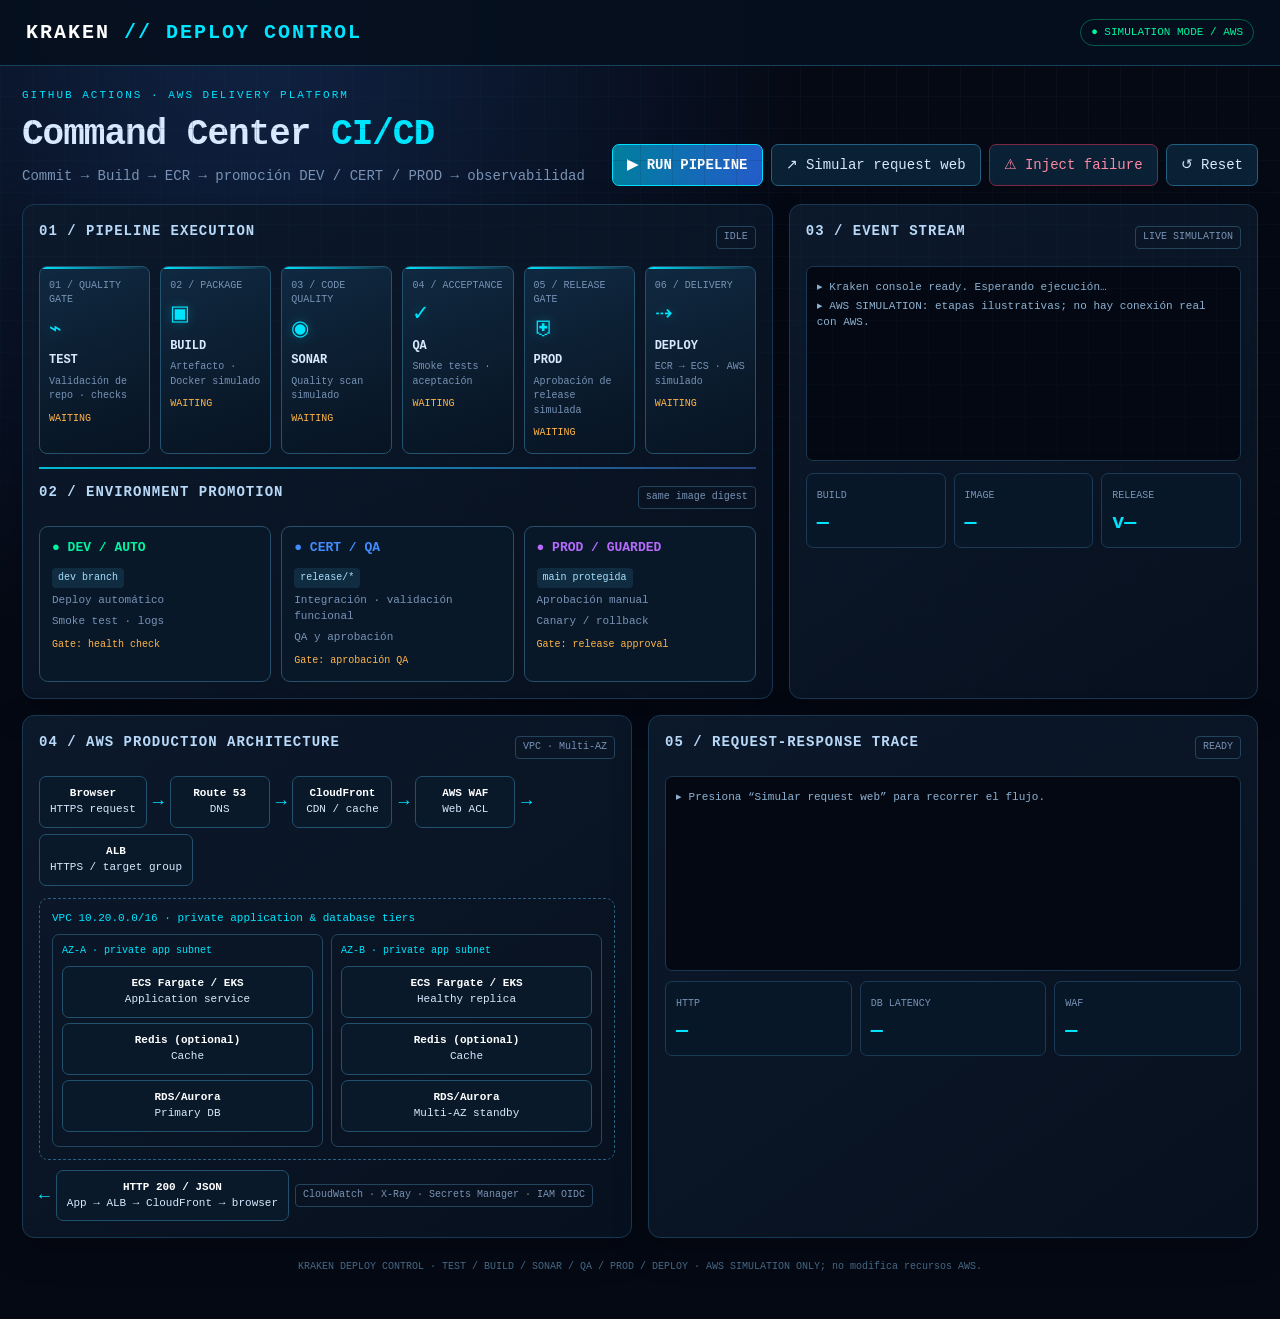
==== index.html @ 0edc5978 "Rename kraken-ci-cd-simulated.html to index.html" ====
<!DOCTYPE html>
<html lang="es">
<head>
<meta charset="UTF-8">
<meta name="viewport" content="width=device-width, initial-scale=1">
<title>KRAKEN // Deploy Control</title>
<style>
:root{--bg:#050914;--panel:#0b1425;--panel2:#0d1b30;--line:#173954;--cyan:#00e5ff;--blue:#438cff;--green:#00f5a0;--purple:#b66bff;--orange:#ffb547;--red:#ff426d;--text:#d9e9ff;--muted:#7893b5}
*{box-sizing:border-box}body{margin:0;background:radial-gradient(ellipse at 20% 0%,#102344 0%,transparent 38%),var(--bg);color:var(--text);font:14px/1.45 ui-monospace,SFMono-Regular,Consolas,monospace}
body:before{content:"";position:fixed;inset:0;pointer-events:none;background-image:linear-gradient(#12304a33 1px,transparent 1px),linear-gradient(90deg,#12304a33 1px,transparent 1px);background-size:32px 32px;mask-image:linear-gradient(to bottom,#000,transparent 85%)}
header{display:flex;align-items:center;justify-content:space-between;padding:18px 26px;border-bottom:1px solid #16425b;background:#06101eea;position:sticky;top:0;z-index:5}
.brand{font-weight:900;letter-spacing:2px;font-size:20px;color:#fff}.brand b{color:var(--cyan)}.status{color:var(--green);border:1px solid #00f5a055;padding:5px 10px;border-radius:20px;font-size:11px}
main{max-width:1450px;margin:auto;padding:22px}.hero{display:flex;justify-content:space-between;gap:20px;align-items:flex-end;margin-bottom:18px}.eyebrow{color:var(--cyan);font-size:11px;letter-spacing:2px}.hero h1{margin:5px 0;font-size:clamp(23px,3vw,36px);letter-spacing:-1px}.hero p{color:var(--muted);margin:0}.controls{display:flex;gap:8px;flex-wrap:wrap}
button{font:inherit;cursor:pointer;border:1px solid #236080;background:#0a2035;color:var(--text);padding:10px 14px;border-radius:7px;transition:.2s}button:hover{border-color:var(--cyan);box-shadow:0 0 16px #00e5ff22}button.primary{background:linear-gradient(100deg,#007f9d,#245bca);border-color:#00dfff;color:white;font-weight:bold}button.danger{border-color:#7d2945;color:#ff8aa5}
.grid{display:grid;grid-template-columns:1.6fr 1fr;gap:16px}.card{border:1px solid var(--line);background:linear-gradient(145deg,#0c192b,#07101e);border-radius:12px;padding:16px;box-shadow:0 12px 35px #0004}.card h2{margin:0 0 12px;font-size:14px;letter-spacing:1px;color:#b9d9f8}.sectionhead{display:flex;justify-content:space-between;align-items:center;margin-bottom:12px}.tag{font-size:10px;color:var(--muted);border:1px solid #24445d;padding:3px 7px;border-radius:4px}
.pipeline{display:grid;grid-template-columns:repeat(6,minmax(100px,1fr));gap:10px;position:relative}.stage{position:relative;border:1px solid #244660;background:#0b1b2e;border-radius:8px;padding:12px 9px;min-height:120px;cursor:pointer;overflow:hidden}.stage:after{content:"";position:absolute;left:0;bottom:0;width:0;height:3px;background:var(--cyan);transition:width .3s}.stage.active{border-color:var(--cyan);box-shadow:0 0 18px #00e5ff24}.stage.active:after{width:100%}.stage.ok{border-color:#00a978}.stage.fail{border-color:var(--red)}.stage .num{font-size:10px;color:var(--muted)}.stage .icon{font-size:21px;margin:7px 0}.stage strong{display:block;font-size:12px}.stage small{display:block;color:var(--muted);font-size:10px;margin-top:5px}.stage .state{font-size:10px;margin-top:8px;color:var(--orange)}
.flowline{height:2px;background:linear-gradient(90deg,var(--cyan),#344f9a);margin:13px 0;opacity:.8}
.architecture-pipeline .stage{min-height:145px;background:linear-gradient(160deg,#102941,#071321);border-color:#24536f}
.architecture-pipeline .stage:before{content:"";position:absolute;top:0;left:0;right:0;height:2px;background:linear-gradient(90deg,var(--cyan),transparent)}
.architecture-pipeline .stage .icon{color:var(--cyan);text-shadow:0 0 12px #00e5ff55}
.architecture-pipeline .stage.ok{background:linear-gradient(160deg,#073b34,#071321);box-shadow:0 0 14px #00f5a018}
.architecture-pipeline .stage.fail{background:linear-gradient(160deg,#401426,#071321)}

.envs{display:grid;grid-template-columns:repeat(3,1fr);gap:10px}.env{border:1px solid #28506a;border-radius:9px;padding:12px;background:#091829;position:relative}.env h3{margin:0 0 8px;font-size:13px}.env.dev h3{color:var(--green)}.env.cert h3{color:var(--blue)}.env.prod h3{color:var(--purple)}.env p{font-size:11px;color:var(--muted);margin:5px 0}.pill{display:inline-block;font-size:10px;padding:3px 6px;border-radius:4px;background:#102c40;color:#a8dfff}.gate{font-size:10px;color:var(--orange);margin-top:8px}
.arch{display:grid;grid-template-columns:1fr 1fr;gap:12px}.archflow{display:flex;flex-wrap:wrap;align-items:center;gap:6px}.node{border:1px solid #22516d;border-radius:7px;padding:9px 10px;background:#09192a;font-size:11px;min-width:100px;text-align:center}.node b{display:block;color:#fff}.arrow{color:var(--cyan);font-size:18px}.vpc{border:1px dashed #286184;padding:12px;border-radius:9px;margin-top:12px}.subnets{display:grid;grid-template-columns:1fr 1fr;gap:8px}.subnet{border:1px solid #25465f;border-radius:7px;padding:9px}.subnet label{display:block;color:var(--cyan);font-size:10px;margin-bottom:7px}.subnet .node{margin:5px 0;width:100%}
.log{height:195px;overflow:auto;background:#030812;border:1px solid #19374e;border-radius:7px;padding:10px;font-size:11px;color:#8eb3d3}.log div{margin:3px 0}.log .good{color:var(--green)}.log .warn{color:var(--orange)}.log .bad{color:var(--red)}.bottom{display:grid;grid-template-columns:1fr 1fr;gap:16px;margin-top:16px}.metrics{display:grid;grid-template-columns:repeat(3,1fr);gap:8px}.metric{padding:10px;background:#081728;border:1px solid #1b3a55;border-radius:7px}.metric span{font-size:10px;color:var(--muted)}.metric strong{display:block;font-size:20px;color:var(--cyan);margin-top:4px}.footer{padding:22px;text-align:center;color:#456783;font-size:10px}
@media(max-width:900px){.grid,.bottom{grid-template-columns:1fr}.pipeline{grid-template-columns:repeat(3,1fr)}.hero{align-items:flex-start;flex-direction:column}.arch{grid-template-columns:1fr}}
@media(max-width:520px){main{padding:12px}.pipeline{grid-template-columns:repeat(2,1fr)}.envs{grid-template-columns:1fr}.subnets{grid-template-columns:1fr}header{padding:12px}}
</style>
</head>
<body>
<header><div class="brand">KRAKEN <b>// DEPLOY CONTROL</b></div><div class="status">● SIMULATION MODE / AWS</div></header>
<main>
<section class="hero"><div><div class="eyebrow">GITHUB ACTIONS · AWS DELIVERY PLATFORM</div><h1>Command Center <span style="color:var(--cyan)">CI/CD</span></h1><p>Commit → Build → ECR → promoción DEV / CERT / PROD → observabilidad</p></div>
<div class="controls"><button class="primary" id="run">▶ RUN PIPELINE</button><button id="request">↗ Simular request web</button><button class="danger" id="fault">⚠ Inject failure</button><button id="reset">↺ Reset</button></div></section>
<div class="grid">
<section class="card"><div class="sectionhead"><h2>01 / PIPELINE EXECUTION</h2><span class="tag" id="pipelineState">IDLE</span></div>
<div class="pipeline architecture-pipeline" id="pipeline">
<div class="stage" data-name="TEST"><div class="num">01 / QUALITY GATE</div><div class="icon">⌁</div><strong>TEST</strong><small>Validación de repo · checks</small><div class="state">WAITING</div></div>
<div class="stage" data-name="BUILD"><div class="num">02 / PACKAGE</div><div class="icon">▣</div><strong>BUILD</strong><small>Artefacto · Docker simulado</small><div class="state">WAITING</div></div>
<div class="stage" data-name="SONAR"><div class="num">03 / CODE QUALITY</div><div class="icon">◉</div><strong>SONAR</strong><small>Quality scan simulado</small><div class="state">WAITING</div></div>
<div class="stage" data-name="QA"><div class="num">04 / ACCEPTANCE</div><div class="icon">✓</div><strong>QA</strong><small>Smoke tests · aceptación</small><div class="state">WAITING</div></div>
<div class="stage" data-name="PROD"><div class="num">05 / RELEASE GATE</div><div class="icon">⛨</div><strong>PROD</strong><small>Aprobación de release simulada</small><div class="state">WAITING</div></div>
<div class="stage" data-name="DEPLOY"><div class="num">06 / DELIVERY</div><div class="icon">⇢</div><strong>DEPLOY</strong><small>ECR → ECS · AWS simulado</small><div class="state">WAITING</div></div>
</div>
<div class="flowline"></div><div class="sectionhead"><h2>02 / ENVIRONMENT PROMOTION</h2><span class="tag">same image digest</span></div>
<div class="envs"><div class="env dev"><h3>● DEV / AUTO</h3><span class="pill">dev branch</span><p>Deploy automático</p><p>Smoke test · logs</p><div class="gate">Gate: health check</div></div><div class="env cert"><h3>● CERT / QA</h3><span class="pill">release/*</span><p>Integración · validación funcional</p><p>QA y aprobación</p><div class="gate">Gate: aprobación QA</div></div><div class="env prod"><h3>● PROD / GUARDED</h3><span class="pill">main protegida</span><p>Aprobación manual</p><p>Canary / rollback</p><div class="gate">Gate: release approval</div></div></div>
</section>
<section class="card"><div class="sectionhead"><h2>03 / EVENT STREAM</h2><span class="tag">LIVE SIMULATION</span></div><div class="log" id="log"><div>▸ Kraken console ready. Esperando ejecución…</div><div>▸ AWS SIMULATION: etapas ilustrativas; no hay conexión real con AWS.</div></div><div style="margin-top:12px" class="metrics"><div class="metric"><span>BUILD</span><strong id="buildTime">—</strong></div><div class="metric"><span>IMAGE</span><strong id="digest">—</strong></div><div class="metric"><span>RELEASE</span><strong id="release">v—</strong></div></div></section>
</div>
<div class="bottom">
<section class="card"><div class="sectionhead"><h2>04 / AWS PRODUCTION ARCHITECTURE</h2><span class="tag">VPC · Multi-AZ</span></div>
<div class="archflow"><div class="node"><b>Browser</b>HTTPS request</div><span class="arrow">→</span><div class="node"><b>Route 53</b>DNS</div><span class="arrow">→</span><div class="node"><b>CloudFront</b>CDN / cache</div><span class="arrow">→</span><div class="node"><b>AWS WAF</b>Web ACL</div><span class="arrow">→</span><div class="node"><b>ALB</b>HTTPS / target group</div></div>
<div class="vpc"><div style="color:var(--cyan);font-size:11px;margin-bottom:8px">VPC 10.20.0.0/16 · private application & database tiers</div><div class="subnets"><div class="subnet"><label>AZ-A · private app subnet</label><div class="node"><b>ECS Fargate / EKS</b>Application service</div><div class="node"><b>Redis (optional)</b>Cache</div><div class="node"><b>RDS/Aurora</b>Primary DB</div></div><div class="subnet"><label>AZ-B · private app subnet</label><div class="node"><b>ECS Fargate / EKS</b>Healthy replica</div><div class="node"><b>Redis (optional)</b>Cache</div><div class="node"><b>RDS/Aurora</b>Multi-AZ standby</div></div></div></div>
<div class="archflow" style="margin-top:10px"><span class="arrow">←</span><div class="node"><b>HTTP 200 / JSON</b>App → ALB → CloudFront → browser</div><span class="tag">CloudWatch · X-Ray · Secrets Manager · IAM OIDC</span></div>
</section>
<section class="card"><div class="sectionhead"><h2>05 / REQUEST-RESPONSE TRACE</h2><span class="tag" id="requestState">READY</span></div><div class="log" id="trace"><div>▸ Presiona “Simular request web” para recorrer el flujo.</div></div><div class="metrics" style="margin-top:10px"><div class="metric"><span>HTTP</span><strong id="http">—</strong></div><div class="metric"><span>DB LATENCY</span><strong id="latency">—</strong></div><div class="metric"><span>WAF</span><strong id="waf">—</strong></div></div></section>
</div>
<div class="footer">KRAKEN DEPLOY CONTROL · TEST / BUILD / SONAR / QA / PROD / DEPLOY · AWS SIMULATION ONLY; no modifica recursos AWS.</div>
</main>
<script>
const stages=[...document.querySelectorAll('.stage')],log=document.getElementById('log');
let running=false,failNext=false;
function entry(msg,cls=''){let d=document.createElement('div');d.textContent='▸ '+msg; if(cls)d.className=cls;log.appendChild(d);log.scrollTop=log.scrollHeight}
function sleep(ms){return new Promise(r=>setTimeout(r,ms))}
function reset(){running=false;stages.forEach(s=>{s.className='stage';s.querySelector('.state').textContent='WAITING'});document.getElementById('pipelineState').textContent='IDLE';document.getElementById('buildTime').textContent='—';document.getElementById('digest').textContent='—';document.getElementById('release').textContent='v—';log.innerHTML='<div>▸ Kraken console reset. Esperando ejecución…</div>'}
document.getElementById('reset').onclick=reset;
document.getElementById('fault').onclick=()=>{failNext=true;entry('Failure armado: la próxima etapa de despliegue fallará.','warn')};
document.getElementById('run').onclick=async()=>{if(running)return;reset();running=true;document.getElementById('pipelineState').textContent='RUNNING';let start=Date.now();const names=['TEST · validaciones del repositorio OK','BUILD · artefacto generado (Docker simulado)','SONAR · análisis de calidad simulado OK','QA · smoke/acceptance checks simulados OK','PROD · gate de liberación simulado aprobado','DEPLOY · ECR/ECS simulado; AWS no conectado'];for(let i=0;i<stages.length;i++){let s=stages[i];s.classList.add('active');s.querySelector('.state').textContent='RUNNING';entry(names[i]);await sleep(850);if(failNext&&i===5){failNext=false;s.classList.remove('active');s.classList.add('fail');s.querySelector('.state').textContent='FAILED';entry('DEPLOY simulado falló. No se modificó ningún recurso AWS.','bad');document.getElementById('pipelineState').textContent='FAILED / ROLLBACK';running=false;return}s.classList.remove('active');s.classList.add('ok');s.querySelector('.state').textContent='SUCCESS'}document.getElementById('pipelineState').textContent='SUCCESS';document.getElementById('buildTime').textContent=((Date.now()-start)/1000).toFixed(1)+'s';document.getElementById('digest').textContent='8a4f…c21d';document.getElementById('release').textContent='v1.8.0';entry('Pipeline simulado completo: TEST → BUILD → SONAR → QA → PROD → DEPLOY. AWS no está conectado.','good');running=false};
document.getElementById('request').onclick=async()=>{let trace=document.getElementById('trace');trace.innerHTML='';document.getElementById('requestState').textContent='TRACING';let steps=['Browser → HTTPS GET /api/products/42','Route 53 resuelve api.example.com','CloudFront cache MISS → origin request','WAF inspecciona request · ALLOW','ALB selecciona target healthy en AZ-A','ECS app valida token y procesa request','Redis cache MISS · consulta SQL a RDS','RDS devuelve row · app serializa JSON','HTTP 200 · respuesta vuelve vía ALB/CloudFront'];for(let s of steps){let d=document.createElement('div');d.textContent='▸ '+s;trace.appendChild(d);trace.scrollTop=trace.scrollHeight;await sleep(350)}document.getElementById('requestState').textContent='COMPLETE';document.getElementById('http').textContent='200 OK';document.getElementById('latency').textContent='38 ms';document.getElementById('waf').textContent='ALLOW'};
stages.forEach(s=>s.onclick=()=>entry('Stage inspect: '+s.dataset.name+' · simulated GitHub Actions job.'));
</script>
</body>
</html>
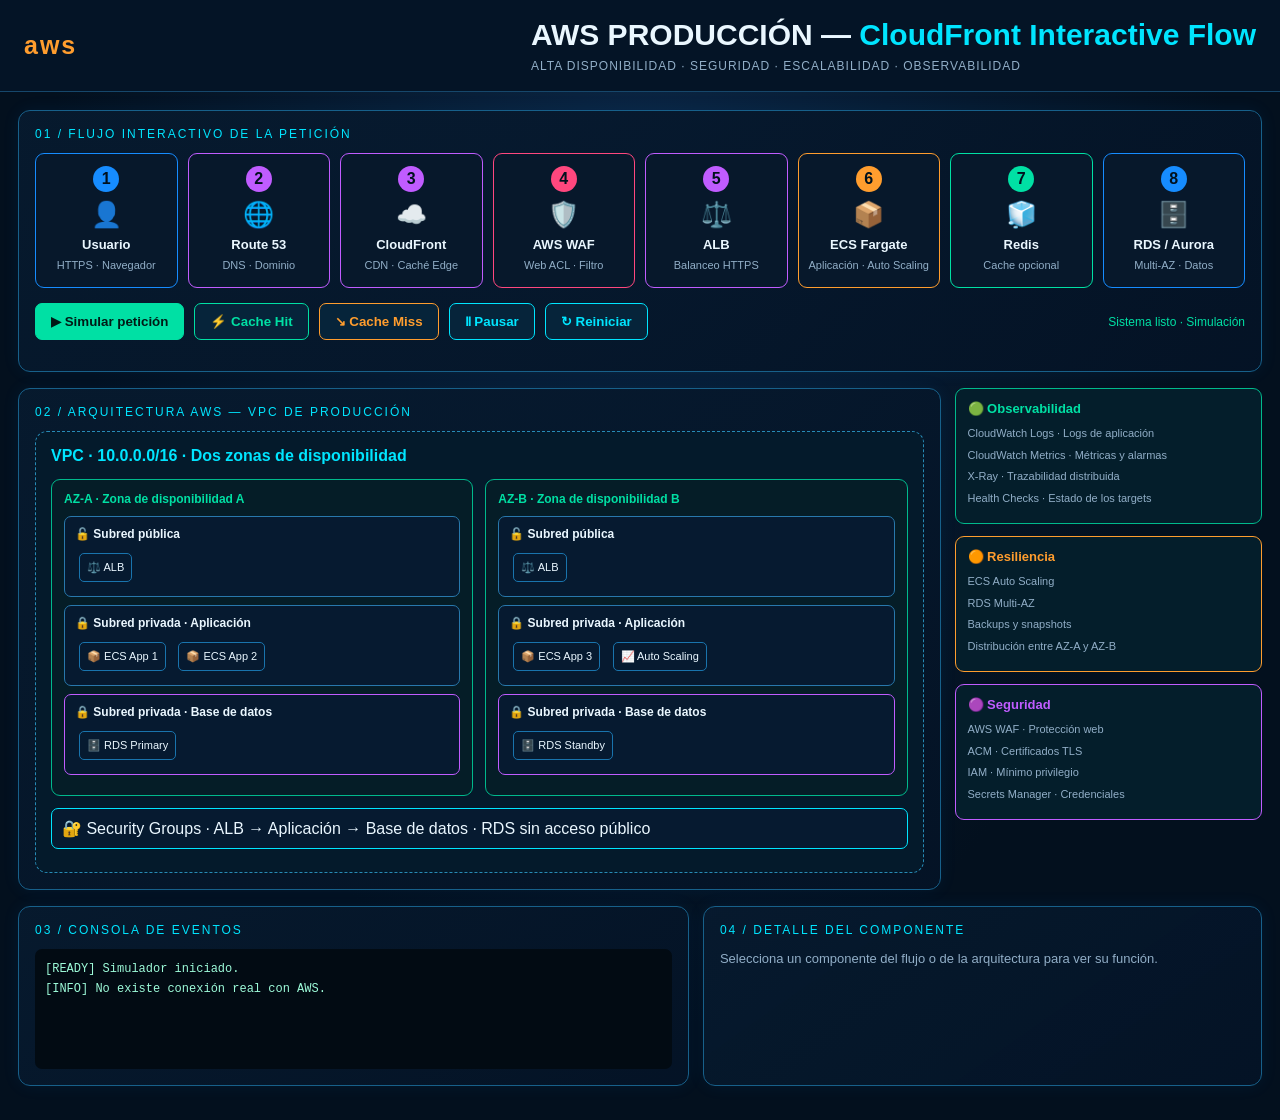
==== commit 974ee93e: "Update print statement" ====
--- a/index.html
+++ b/index.html
@@ -2,73 +2,577 @@
 <html lang="es">
 <head>
 <meta charset="UTF-8">
-<meta name="viewport" content="width=device-width, initial-scale=1">
-<title>KRAKEN // Deploy Control</title>
+<meta name="viewport" content="width=device-width, initial-scale=1.0">
+<title>AWS Production Flow — Interactive Architecture</title>
+
 <style>
-:root{--bg:#050914;--panel:#0b1425;--panel2:#0d1b30;--line:#173954;--cyan:#00e5ff;--blue:#438cff;--green:#00f5a0;--purple:#b66bff;--orange:#ffb547;--red:#ff426d;--text:#d9e9ff;--muted:#7893b5}
-*{box-sizing:border-box}body{margin:0;background:radial-gradient(ellipse at 20% 0%,#102344 0%,transparent 38%),var(--bg);color:var(--text);font:14px/1.45 ui-monospace,SFMono-Regular,Consolas,monospace}
-body:before{content:"";position:fixed;inset:0;pointer-events:none;background-image:linear-gradient(#12304a33 1px,transparent 1px),linear-gradient(90deg,#12304a33 1px,transparent 1px);background-size:32px 32px;mask-image:linear-gradient(to bottom,#000,transparent 85%)}
-header{display:flex;align-items:center;justify-content:space-between;padding:18px 26px;border-bottom:1px solid #16425b;background:#06101eea;position:sticky;top:0;z-index:5}
-.brand{font-weight:900;letter-spacing:2px;font-size:20px;color:#fff}.brand b{color:var(--cyan)}.status{color:var(--green);border:1px solid #00f5a055;padding:5px 10px;border-radius:20px;font-size:11px}
-main{max-width:1450px;margin:auto;padding:22px}.hero{display:flex;justify-content:space-between;gap:20px;align-items:flex-end;margin-bottom:18px}.eyebrow{color:var(--cyan);font-size:11px;letter-spacing:2px}.hero h1{margin:5px 0;font-size:clamp(23px,3vw,36px);letter-spacing:-1px}.hero p{color:var(--muted);margin:0}.controls{display:flex;gap:8px;flex-wrap:wrap}
-button{font:inherit;cursor:pointer;border:1px solid #236080;background:#0a2035;color:var(--text);padding:10px 14px;border-radius:7px;transition:.2s}button:hover{border-color:var(--cyan);box-shadow:0 0 16px #00e5ff22}button.primary{background:linear-gradient(100deg,#007f9d,#245bca);border-color:#00dfff;color:white;font-weight:bold}button.danger{border-color:#7d2945;color:#ff8aa5}
-.grid{display:grid;grid-template-columns:1.6fr 1fr;gap:16px}.card{border:1px solid var(--line);background:linear-gradient(145deg,#0c192b,#07101e);border-radius:12px;padding:16px;box-shadow:0 12px 35px #0004}.card h2{margin:0 0 12px;font-size:14px;letter-spacing:1px;color:#b9d9f8}.sectionhead{display:flex;justify-content:space-between;align-items:center;margin-bottom:12px}.tag{font-size:10px;color:var(--muted);border:1px solid #24445d;padding:3px 7px;border-radius:4px}
-.pipeline{display:grid;grid-template-columns:repeat(6,minmax(100px,1fr));gap:10px;position:relative}.stage{position:relative;border:1px solid #244660;background:#0b1b2e;border-radius:8px;padding:12px 9px;min-height:120px;cursor:pointer;overflow:hidden}.stage:after{content:"";position:absolute;left:0;bottom:0;width:0;height:3px;background:var(--cyan);transition:width .3s}.stage.active{border-color:var(--cyan);box-shadow:0 0 18px #00e5ff24}.stage.active:after{width:100%}.stage.ok{border-color:#00a978}.stage.fail{border-color:var(--red)}.stage .num{font-size:10px;color:var(--muted)}.stage .icon{font-size:21px;margin:7px 0}.stage strong{display:block;font-size:12px}.stage small{display:block;color:var(--muted);font-size:10px;margin-top:5px}.stage .state{font-size:10px;margin-top:8px;color:var(--orange)}
-.flowline{height:2px;background:linear-gradient(90deg,var(--cyan),#344f9a);margin:13px 0;opacity:.8}
-.architecture-pipeline .stage{min-height:145px;background:linear-gradient(160deg,#102941,#071321);border-color:#24536f}
-.architecture-pipeline .stage:before{content:"";position:absolute;top:0;left:0;right:0;height:2px;background:linear-gradient(90deg,var(--cyan),transparent)}
-.architecture-pipeline .stage .icon{color:var(--cyan);text-shadow:0 0 12px #00e5ff55}
-.architecture-pipeline .stage.ok{background:linear-gradient(160deg,#073b34,#071321);box-shadow:0 0 14px #00f5a018}
-.architecture-pipeline .stage.fail{background:linear-gradient(160deg,#401426,#071321)}
-
-.envs{display:grid;grid-template-columns:repeat(3,1fr);gap:10px}.env{border:1px solid #28506a;border-radius:9px;padding:12px;background:#091829;position:relative}.env h3{margin:0 0 8px;font-size:13px}.env.dev h3{color:var(--green)}.env.cert h3{color:var(--blue)}.env.prod h3{color:var(--purple)}.env p{font-size:11px;color:var(--muted);margin:5px 0}.pill{display:inline-block;font-size:10px;padding:3px 6px;border-radius:4px;background:#102c40;color:#a8dfff}.gate{font-size:10px;color:var(--orange);margin-top:8px}
-.arch{display:grid;grid-template-columns:1fr 1fr;gap:12px}.archflow{display:flex;flex-wrap:wrap;align-items:center;gap:6px}.node{border:1px solid #22516d;border-radius:7px;padding:9px 10px;background:#09192a;font-size:11px;min-width:100px;text-align:center}.node b{display:block;color:#fff}.arrow{color:var(--cyan);font-size:18px}.vpc{border:1px dashed #286184;padding:12px;border-radius:9px;margin-top:12px}.subnets{display:grid;grid-template-columns:1fr 1fr;gap:8px}.subnet{border:1px solid #25465f;border-radius:7px;padding:9px}.subnet label{display:block;color:var(--cyan);font-size:10px;margin-bottom:7px}.subnet .node{margin:5px 0;width:100%}
-.log{height:195px;overflow:auto;background:#030812;border:1px solid #19374e;border-radius:7px;padding:10px;font-size:11px;color:#8eb3d3}.log div{margin:3px 0}.log .good{color:var(--green)}.log .warn{color:var(--orange)}.log .bad{color:var(--red)}.bottom{display:grid;grid-template-columns:1fr 1fr;gap:16px;margin-top:16px}.metrics{display:grid;grid-template-columns:repeat(3,1fr);gap:8px}.metric{padding:10px;background:#081728;border:1px solid #1b3a55;border-radius:7px}.metric span{font-size:10px;color:var(--muted)}.metric strong{display:block;font-size:20px;color:var(--cyan);margin-top:4px}.footer{padding:22px;text-align:center;color:#456783;font-size:10px}
-@media(max-width:900px){.grid,.bottom{grid-template-columns:1fr}.pipeline{grid-template-columns:repeat(3,1fr)}.hero{align-items:flex-start;flex-direction:column}.arch{grid-template-columns:1fr}}
-@media(max-width:520px){main{padding:12px}.pipeline{grid-template-columns:repeat(2,1fr)}.envs{grid-template-columns:1fr}.subnets{grid-template-columns:1fr}header{padding:12px}}
+:root {
+  --bg: #03101e;
+  --panel: #071b30;
+  --cyan: #00e5ff;
+  --blue: #168cff;
+  --green: #00e0a4;
+  --purple: #c05cff;
+  --orange: #ff9d2e;
+  --red: #ff477e;
+  --text: #eaf7ff;
+  --muted: #91aec7;
+}
+
+* { box-sizing: border-box; }
+
+body {
+  margin: 0;
+  color: var(--text);
+  background:
+    radial-gradient(ellipse at top, #0a2543 0%, var(--bg) 65%);
+  font-family: "Segoe UI", Arial, sans-serif;
+}
+
+header {
+  display: flex;
+  align-items: center;
+  justify-content: space-between;
+  gap: 20px;
+  padding: 18px 24px;
+  border-bottom: 1px solid #16476b;
+  background: #041426;
+}
+
+.brand {
+  color: var(--orange);
+  font-size: 25px;
+  font-weight: 900;
+  letter-spacing: 2px;
+}
+
+header h1 {
+  margin: 0;
+  font-size: clamp(18px, 2.5vw, 30px);
+}
+
+header h1 span { color: var(--cyan); }
+
+.subtitle {
+  margin-top: 7px;
+  color: var(--muted);
+  font-size: 12px;
+  letter-spacing: 1px;
+}
+
+main { padding: 18px; }
+
+.section-title {
+  color: var(--cyan);
+  font-size: 12px;
+  letter-spacing: 2px;
+  margin: 0 0 12px;
+  text-transform: uppercase;
+}
+
+.panel {
+  border: 1px solid #17608a;
+  border-radius: 12px;
+  background: linear-gradient(145deg, #071b30dd, #041326ee);
+  box-shadow: 0 0 18px #008cff12;
+  padding: 16px;
+  margin-bottom: 16px;
+}
+
+.flow {
+  display: grid;
+  grid-template-columns: repeat(8, minmax(110px, 1fr));
+  gap: 10px;
+  align-items: stretch;
+}
+
+.node {
+  position: relative;
+  min-height: 135px;
+  border: 1px solid var(--node-color, var(--blue));
+  border-radius: 9px;
+  background: #07182b;
+  padding: 12px 8px;
+  text-align: center;
+  cursor: pointer;
+  transition: .2s;
+  overflow: hidden;
+}
+
+.node:hover,
+.node.active {
+  transform: translateY(-3px);
+  box-shadow: 0 0 18px color-mix(in srgb, var(--node-color) 50%, transparent);
+  background: #0b2944;
+}
+
+.node.active::after {
+  content: "";
+  position: absolute;
+  inset: 0;
+  border: 2px solid var(--node-color);
+  border-radius: 9px;
+  animation: pulse 1s infinite alternate;
+  pointer-events: none;
+}
+
+@keyframes pulse {
+  from { opacity: .35; }
+  to { opacity: 1; }
+}
+
+.num {
+  display: inline-grid;
+  place-items: center;
+  width: 26px;
+  height: 26px;
+  border-radius: 50%;
+  color: #00111e;
+  background: var(--node-color);
+  font-weight: bold;
+  margin-bottom: 8px;
+}
+
+.icon {
+  font-size: 25px;
+  display: block;
+  margin-bottom: 8px;
+}
+
+.node strong {
+  display: block;
+  font-size: 13px;
+}
+
+.node small {
+  display: block;
+  color: var(--muted);
+  font-size: 11px;
+  margin-top: 6px;
+  line-height: 1.35;
+}
+
+.arrow {
+  color: var(--cyan);
+  font-size: 20px;
+  text-align: center;
+  align-self: center;
+}
+
+.controls {
+  display: flex;
+  flex-wrap: wrap;
+  gap: 10px;
+  margin: 15px 0;
+}
+
+button {
+  border: 1px solid var(--cyan);
+  color: var(--cyan);
+  background: #06243a;
+  border-radius: 7px;
+  padding: 10px 15px;
+  font-weight: 700;
+  cursor: pointer;
+  transition: .2s;
+}
+
+button:hover {
+  background: var(--cyan);
+  color: #00111e;
+  box-shadow: 0 0 15px #00e5ff55;
+}
+
+button.primary {
+  background: var(--green);
+  border-color: var(--green);
+  color: #001a16;
+}
+
+button.hit { border-color: var(--green); color: var(--green); }
+button.miss { border-color: var(--orange); color: var(--orange); }
+
+.architecture {
+  display: grid;
+  grid-template-columns: minmax(0, 3fr) minmax(230px, 1fr);
+  gap: 14px;
+}
+
+.vpc {
+  border: 1px dashed #278ab5;
+  border-radius: 12px;
+  padding: 15px;
+  background: #041a2b;
+}
+
+.vpc-heading {
+  color: var(--cyan);
+  font-weight: 800;
+  margin-bottom: 14px;
+}
+
+.azs {
+  display: grid;
+  grid-template-columns: 1fr 1fr;
+  gap: 12px;
+}
+
+.az {
+  border: 1px solid #00b98c;
+  border-radius: 9px;
+  padding: 12px;
+  background: #06251f55;
+}
+
+.az h3 {
+  color: var(--green);
+  font-size: 12px;
+  margin: 0 0 10px;
+}
+
+.subnet {
+  border: 1px solid #2878ac;
+  border-radius: 7px;
+  padding: 10px;
+  margin: 8px 0;
+  background: #061a30;
+}
+
+.subnet.db { border-color: var(--purple); }
+
+.subnet h4 {
+  margin: 0 0 8px;
+  font-size: 12px;
+}
+
+.mini-node {
+  display: inline-block;
+  margin: 4px;
+  padding: 7px;
+  border: 1px solid #1974ad;
+  border-radius: 5px;
+  font-size: 11px;
+  cursor: pointer;
+}
+
+.mini-node:hover { background: #123c5a; }
+
+.side-card {
+  border: 1px solid #00b98c;
+  border-radius: 9px;
+  padding: 12px;
+  margin-bottom: 12px;
+  background: #041e2b;
+}
+
+.side-card h3 {
+  color: var(--green);
+  font-size: 13px;
+  margin: 0 0 9px;
+}
+
+.side-card p {
+  color: var(--muted);
+  font-size: 11px;
+  line-height: 1.5;
+  margin: 5px 0;
+}
+
+.bottom-grid {
+  display: grid;
+  grid-template-columns: 1.2fr 1fr;
+  gap: 14px;
+}
+
+.log {
+  min-height: 120px;
+  max-height: 190px;
+  overflow: auto;
+  color: #9dfbd9;
+  font: 12px/1.7 Consolas, monospace;
+  background: #020b13;
+  border-radius: 7px;
+  padding: 10px;
+}
+
+.detail {
+  min-height: 100px;
+  color: var(--muted);
+  font-size: 13px;
+  line-height: 1.6;
+}
+
+.detail strong { color: var(--cyan); }
+
+.status {
+  color: var(--green);
+  font-size: 12px;
+  margin-left: auto;
+  align-self: center;
+}
+
+@media (max-width: 1100px) {
+  .flow { grid-template-columns: repeat(4, 1fr); }
+  .architecture { grid-template-columns: 1fr; }
+}
+
+@media (max-width: 650px) {
+  header { align-items: flex-start; flex-direction: column; }
+  main { padding: 10px; }
+  .flow { grid-template-columns: repeat(2, 1fr); }
+  .azs, .bottom-grid { grid-template-columns: 1fr; }
+}
 </style>
 </head>
+
 <body>
-<header><div class="brand">KRAKEN <b>// DEPLOY CONTROL</b></div><div class="status">● SIMULATION MODE / AWS</div></header>
+<header>
+  <div class="brand">aws</div>
+  <div>
+    <h1>AWS PRODUCCIÓN — <span>CloudFront Interactive Flow</span></h1>
+    <div class="subtitle">ALTA DISPONIBILIDAD · SEGURIDAD · ESCALABILIDAD · OBSERVABILIDAD</div>
+  </div>
+</header>
+
 <main>
-<section class="hero"><div><div class="eyebrow">GITHUB ACTIONS · AWS DELIVERY PLATFORM</div><h1>Command Center <span style="color:var(--cyan)">CI/CD</span></h1><p>Commit → Build → ECR → promoción DEV / CERT / PROD → observabilidad</p></div>
-<div class="controls"><button class="primary" id="run">▶ RUN PIPELINE</button><button id="request">↗ Simular request web</button><button class="danger" id="fault">⚠ Inject failure</button><button id="reset">↺ Reset</button></div></section>
-<div class="grid">
-<section class="card"><div class="sectionhead"><h2>01 / PIPELINE EXECUTION</h2><span class="tag" id="pipelineState">IDLE</span></div>
-<div class="pipeline architecture-pipeline" id="pipeline">
-<div class="stage" data-name="TEST"><div class="num">01 / QUALITY GATE</div><div class="icon">⌁</div><strong>TEST</strong><small>Validación de repo · checks</small><div class="state">WAITING</div></div>
-<div class="stage" data-name="BUILD"><div class="num">02 / PACKAGE</div><div class="icon">▣</div><strong>BUILD</strong><small>Artefacto · Docker simulado</small><div class="state">WAITING</div></div>
-<div class="stage" data-name="SONAR"><div class="num">03 / CODE QUALITY</div><div class="icon">◉</div><strong>SONAR</strong><small>Quality scan simulado</small><div class="state">WAITING</div></div>
-<div class="stage" data-name="QA"><div class="num">04 / ACCEPTANCE</div><div class="icon">✓</div><strong>QA</strong><small>Smoke tests · aceptación</small><div class="state">WAITING</div></div>
-<div class="stage" data-name="PROD"><div class="num">05 / RELEASE GATE</div><div class="icon">⛨</div><strong>PROD</strong><small>Aprobación de release simulada</small><div class="state">WAITING</div></div>
-<div class="stage" data-name="DEPLOY"><div class="num">06 / DELIVERY</div><div class="icon">⇢</div><strong>DEPLOY</strong><small>ECR → ECS · AWS simulado</small><div class="state">WAITING</div></div>
-</div>
-<div class="flowline"></div><div class="sectionhead"><h2>02 / ENVIRONMENT PROMOTION</h2><span class="tag">same image digest</span></div>
-<div class="envs"><div class="env dev"><h3>● DEV / AUTO</h3><span class="pill">dev branch</span><p>Deploy automático</p><p>Smoke test · logs</p><div class="gate">Gate: health check</div></div><div class="env cert"><h3>● CERT / QA</h3><span class="pill">release/*</span><p>Integración · validación funcional</p><p>QA y aprobación</p><div class="gate">Gate: aprobación QA</div></div><div class="env prod"><h3>● PROD / GUARDED</h3><span class="pill">main protegida</span><p>Aprobación manual</p><p>Canary / rollback</p><div class="gate">Gate: release approval</div></div></div>
-</section>
-<section class="card"><div class="sectionhead"><h2>03 / EVENT STREAM</h2><span class="tag">LIVE SIMULATION</span></div><div class="log" id="log"><div>▸ Kraken console ready. Esperando ejecución…</div><div>▸ AWS SIMULATION: etapas ilustrativas; no hay conexión real con AWS.</div></div><div style="margin-top:12px" class="metrics"><div class="metric"><span>BUILD</span><strong id="buildTime">—</strong></div><div class="metric"><span>IMAGE</span><strong id="digest">—</strong></div><div class="metric"><span>RELEASE</span><strong id="release">v—</strong></div></div></section>
-</div>
-<div class="bottom">
-<section class="card"><div class="sectionhead"><h2>04 / AWS PRODUCTION ARCHITECTURE</h2><span class="tag">VPC · Multi-AZ</span></div>
-<div class="archflow"><div class="node"><b>Browser</b>HTTPS request</div><span class="arrow">→</span><div class="node"><b>Route 53</b>DNS</div><span class="arrow">→</span><div class="node"><b>CloudFront</b>CDN / cache</div><span class="arrow">→</span><div class="node"><b>AWS WAF</b>Web ACL</div><span class="arrow">→</span><div class="node"><b>ALB</b>HTTPS / target group</div></div>
-<div class="vpc"><div style="color:var(--cyan);font-size:11px;margin-bottom:8px">VPC 10.20.0.0/16 · private application & database tiers</div><div class="subnets"><div class="subnet"><label>AZ-A · private app subnet</label><div class="node"><b>ECS Fargate / EKS</b>Application service</div><div class="node"><b>Redis (optional)</b>Cache</div><div class="node"><b>RDS/Aurora</b>Primary DB</div></div><div class="subnet"><label>AZ-B · private app subnet</label><div class="node"><b>ECS Fargate / EKS</b>Healthy replica</div><div class="node"><b>Redis (optional)</b>Cache</div><div class="node"><b>RDS/Aurora</b>Multi-AZ standby</div></div></div></div>
-<div class="archflow" style="margin-top:10px"><span class="arrow">←</span><div class="node"><b>HTTP 200 / JSON</b>App → ALB → CloudFront → browser</div><span class="tag">CloudWatch · X-Ray · Secrets Manager · IAM OIDC</span></div>
-</section>
-<section class="card"><div class="sectionhead"><h2>05 / REQUEST-RESPONSE TRACE</h2><span class="tag" id="requestState">READY</span></div><div class="log" id="trace"><div>▸ Presiona “Simular request web” para recorrer el flujo.</div></div><div class="metrics" style="margin-top:10px"><div class="metric"><span>HTTP</span><strong id="http">—</strong></div><div class="metric"><span>DB LATENCY</span><strong id="latency">—</strong></div><div class="metric"><span>WAF</span><strong id="waf">—</strong></div></div></section>
-</div>
-<div class="footer">KRAKEN DEPLOY CONTROL · TEST / BUILD / SONAR / QA / PROD / DEPLOY · AWS SIMULATION ONLY; no modifica recursos AWS.</div>
+  <section class="panel">
+    <div class="section-title">01 / Flujo interactivo de la petición</div>
+
+    <div class="flow" id="flow">
+      <div class="node" data-step="0" style="--node-color:var(--blue)">
+        <span class="num">1</span><span class="icon">👤</span>
+        <strong>Usuario</strong><small>HTTPS · Navegador</small>
+      </div>
+      <div class="node" data-step="1" style="--node-color:var(--purple)">
+        <span class="num">2</span><span class="icon">🌐</span>
+        <strong>Route 53</strong><small>DNS · Dominio</small>
+      </div>
+      <div class="node" data-step="2" style="--node-color:var(--purple)">
+        <span class="num">3</span><span class="icon">☁️</span>
+        <strong>CloudFront</strong><small>CDN · Caché Edge</small>
+      </div>
+      <div class="node" data-step="3" style="--node-color:var(--red)">
+        <span class="num">4</span><span class="icon">🛡️</span>
+        <strong>AWS WAF</strong><small>Web ACL · Filtro</small>
+      </div>
+      <div class="node" data-step="4" style="--node-color:var(--purple)">
+        <span class="num">5</span><span class="icon">⚖️</span>
+        <strong>ALB</strong><small>Balanceo HTTPS</small>
+      </div>
+      <div class="node" data-step="5" style="--node-color:var(--orange)">
+        <span class="num">6</span><span class="icon">📦</span>
+        <strong>ECS Fargate</strong><small>Aplicación · Auto Scaling</small>
+      </div>
+      <div class="node" data-step="6" style="--node-color:var(--green)">
+        <span class="num">7</span><span class="icon">🧊</span>
+        <strong>Redis</strong><small>Cache opcional</small>
+      </div>
+      <div class="node" data-step="7" style="--node-color:var(--blue)">
+        <span class="num">8</span><span class="icon">🗄️</span>
+        <strong>RDS / Aurora</strong><small>Multi-AZ · Datos</small>
+      </div>
+    </div>
+
+    <div class="controls">
+      <button class="primary" onclick="runPipeline()">▶ Simular petición</button>
+      <button class="hit" onclick="simulateCache(true)">⚡ Cache Hit</button>
+      <button class="miss" onclick="simulateCache(false)">↘ Cache Miss</button>
+      <button onclick="pauseFlow()">Ⅱ Pausar</button>
+      <button onclick="resetFlow()">↻ Reiniciar</button>
+      <span class="status" id="status">Sistema listo · Simulación</span>
+    </div>
+  </section>
+
+  <section class="architecture">
+    <div class="panel">
+      <div class="section-title">02 / Arquitectura AWS — VPC de producción</div>
+      <div class="vpc">
+        <div class="vpc-heading">VPC · 10.0.0.0/16 · Dos zonas de disponibilidad</div>
+
+        <div class="azs">
+          <div class="az">
+            <h3>AZ-A · Zona de disponibilidad A</h3>
+            <div class="subnet">
+              <h4>🔓 Subred pública</h4>
+              <span class="mini-node" onclick="showDetail('ALB AZ-A','Recibe tráfico HTTPS y distribuye solicitudes hacia los targets saludables.')">⚖️ ALB</span>
+            </div>
+            <div class="subnet">
+              <h4>🔒 Subred privada · Aplicación</h4>
+              <span class="mini-node" onclick="showDetail('ECS Fargate AZ-A','Contenedores de aplicación. Escalado horizontal según demanda.')">📦 ECS App 1</span>
+              <span class="mini-node" onclick="showDetail('ECS Fargate AZ-A','Instancia simulada adicional del servicio de aplicación.')">📦 ECS App 2</span>
+            </div>
+            <div class="subnet db">
+              <h4>🔒 Subred privada · Base de datos</h4>
+              <span class="mini-node" onclick="showDetail('RDS Primary','Base de datos primaria. Acceso privado desde la aplicación.')">🗄️ RDS Primary</span>
+            </div>
+          </div>
+
+          <div class="az">
+            <h3>AZ-B · Zona de disponibilidad B</h3>
+            <div class="subnet">
+              <h4>🔓 Subred pública</h4>
+              <span class="mini-node" onclick="showDetail('ALB AZ-B','Zona alternativa para alta disponibilidad del balanceador.')">⚖️ ALB</span>
+            </div>
+            <div class="subnet">
+              <h4>🔒 Subred privada · Aplicación</h4>
+              <span class="mini-node" onclick="showDetail('ECS Fargate AZ-B','Contenedores distribuidos en una segunda zona.')">📦 ECS App 3</span>
+              <span class="mini-node" onclick="showDetail('ECS Auto Scaling','Escalado de tareas cuando aumenta la carga.')">📈 Auto Scaling</span>
+            </div>
+            <div class="subnet db">
+              <h4>🔒 Subred privada · Base de datos</h4>
+              <span class="mini-node" onclick="showDetail('RDS Standby','Instancia standby para disponibilidad Multi-AZ. No es una base pública.')">🗄️ RDS Standby</span>
+            </div>
+          </div>
+        </div>
+
+        <div class="subnet" style="border-color:var(--cyan);margin-top:12px">
+          🔐 Security Groups · ALB → Aplicación → Base de datos · RDS sin acceso público
+        </div>
+      </div>
+    </div>
+
+    <aside>
+      <div class="side-card">
+        <h3>🟢 Observabilidad</h3>
+        <p>CloudWatch Logs · Logs de aplicación</p>
+        <p>CloudWatch Metrics · Métricas y alarmas</p>
+        <p>X-Ray · Trazabilidad distribuida</p>
+        <p>Health Checks · Estado de los targets</p>
+      </div>
+      <div class="side-card" style="border-color:var(--orange)">
+        <h3 style="color:var(--orange)">🟠 Resiliencia</h3>
+        <p>ECS Auto Scaling</p>
+        <p>RDS Multi-AZ</p>
+        <p>Backups y snapshots</p>
+        <p>Distribución entre AZ-A y AZ-B</p>
+      </div>
+      <div class="side-card" style="border-color:var(--purple)">
+        <h3 style="color:var(--purple)">🟣 Seguridad</h3>
+        <p>AWS WAF · Protección web</p>
+        <p>ACM · Certificados TLS</p>
+        <p>IAM · Mínimo privilegio</p>
+        <p>Secrets Manager · Credenciales</p>
+      </div>
+    </aside>
+  </section>
+
+  <section class="bottom-grid">
+    <div class="panel">
+      <div class="section-title">03 / Consola de eventos</div>
+      <div class="log" id="log">[READY] Simulador iniciado.<br>[INFO] No existe conexión real con AWS.</div>
+    </div>
+
+    <div class="panel">
+      <div class="section-title">04 / Detalle del componente</div>
+      <div class="detail" id="detail">
+        Selecciona un componente del flujo o de la arquitectura para ver su función.
+      </div>
+    </div>
+  </section>
 </main>
+
 <script>
-const stages=[...document.querySelectorAll('.stage')],log=document.getElementById('log');
-let running=false,failNext=false;
-function entry(msg,cls=''){let d=document.createElement('div');d.textContent='▸ '+msg; if(cls)d.className=cls;log.appendChild(d);log.scrollTop=log.scrollHeight}
-function sleep(ms){return new Promise(r=>setTimeout(r,ms))}
-function reset(){running=false;stages.forEach(s=>{s.className='stage';s.querySelector('.state').textContent='WAITING'});document.getElementById('pipelineState').textContent='IDLE';document.getElementById('buildTime').textContent='—';document.getElementById('digest').textContent='—';document.getElementById('release').textContent='v—';log.innerHTML='<div>▸ Kraken console reset. Esperando ejecución…</div>'}
-document.getElementById('reset').onclick=reset;
-document.getElementById('fault').onclick=()=>{failNext=true;entry('Failure armado: la próxima etapa de despliegue fallará.','warn')};
-document.getElementById('run').onclick=async()=>{if(running)return;reset();running=true;document.getElementById('pipelineState').textContent='RUNNING';let start=Date.now();const names=['TEST · validaciones del repositorio OK','BUILD · artefacto generado (Docker simulado)','SONAR · análisis de calidad simulado OK','QA · smoke/acceptance checks simulados OK','PROD · gate de liberación simulado aprobado','DEPLOY · ECR/ECS simulado; AWS no conectado'];for(let i=0;i<stages.length;i++){let s=stages[i];s.classList.add('active');s.querySelector('.state').textContent='RUNNING';entry(names[i]);await sleep(850);if(failNext&&i===5){failNext=false;s.classList.remove('active');s.classList.add('fail');s.querySelector('.state').textContent='FAILED';entry('DEPLOY simulado falló. No se modificó ningún recurso AWS.','bad');document.getElementById('pipelineState').textContent='FAILED / ROLLBACK';running=false;return}s.classList.remove('active');s.classList.add('ok');s.querySelector('.state').textContent='SUCCESS'}document.getElementById('pipelineState').textContent='SUCCESS';document.getElementById('buildTime').textContent=((Date.now()-start)/1000).toFixed(1)+'s';document.getElementById('digest').textContent='8a4f…c21d';document.getElementById('release').textContent='v1.8.0';entry('Pipeline simulado completo: TEST → BUILD → SONAR → QA → PROD → DEPLOY. AWS no está conectado.','good');running=false};
-document.getElementById('request').onclick=async()=>{let trace=document.getElementById('trace');trace.innerHTML='';document.getElementById('requestState').textContent='TRACING';let steps=['Browser → HTTPS GET /api/products/42','Route 53 resuelve api.example.com','CloudFront cache MISS → origin request','WAF inspecciona request · ALLOW','ALB selecciona target healthy en AZ-A','ECS app valida token y procesa request','Redis cache MISS · consulta SQL a RDS','RDS devuelve row · app serializa JSON','HTTP 200 · respuesta vuelve vía ALB/CloudFront'];for(let s of steps){let d=document.createElement('div');d.textContent='▸ '+s;trace.appendChild(d);trace.scrollTop=trace.scrollHeight;await sleep(350)}document.getElementById('requestState').textContent='COMPLETE';document.getElementById('http').textContent='200 OK';document.getElementById('latency').textContent='38 ms';document.getElementById('waf').textContent='ALLOW'};
-stages.forEach(s=>s.onclick=()=>entry('Stage inspect: '+s.dataset.name+' · simulated GitHub Actions job.'));
+const nodes = [...document.querySelectorAll(".node")];
+const statusEl = document.getElementById("status");
+const logEl = document.getElementById("log");
+const detailEl = document.getElementById("detail");
+
+let timer = null;
+let currentStep = 0;
+let paused = false;
+
+const descriptions = [
+  ["Usuario / Navegador", "El cliente inicia una petición HTTPS a la aplicación."],
+  ["Route 53", "Resuelve el nombre de dominio y dirige al endpoint de CloudFront."],
+  ["CloudFront", "CDN que entrega contenido cacheado o reenvía la petición al origen."],
+  ["AWS WAF", "Evalúa reglas de seguridad web antes de permitir que la petición continúe."],
+  ["Application Load Balancer", "Distribuye tráfico entre destinos saludables de la aplicación."],
+  ["ECS Fargate", "Ejecuta los contenedores de la aplicación sin administrar servidores."],
+  ["ElastiCache Redis", "Puede acelerar lecturas frecuentes y almacenar sesiones o datos temporales."],
+  ["RDS / Aurora", "Base de datos relacional administrada, desplegada en subredes privadas."]
+];
+
+nodes.forEach(node => {
+  node.addEventListener("click", () => {
+    const step = Number(node.dataset.step);
+    showDetail(descriptions[step][0], descriptions[step][1]);
+    highlight(step);
+  });
+});
+
+function showDetail(title, text) {
+  detailEl.innerHTML = `<strong>${title}</strong><br>${text}`;
+}
+
+function writeLog(message) {
+  const time = new Date().toLocaleTimeString();
+  logEl.innerHTML += `<br>[${time}] ${message}`;
+  logEl.scrollTop = logEl.scrollHeight;
+}
+
+function highlight(step) {
+  nodes.forEach((node, i) => node.classList.toggle("active", i === step));
+}
+
+function runPipeline() {
+  clearInterval(timer);
+  paused = false;
+  currentStep = 0;
+  logEl.innerHTML = "";
+  statusEl.textContent = "Petición en tránsito…";
+  writeLog("GET /api/products/42 · HTTPS");
+
+  timer = setInterval(() => {
+    if (paused) return;
+
+    highlight(currentStep);
+    writeLog("Paso " + (currentStep + 1) + ": " + descriptions[currentStep][0]);
+    showDetail(descriptions[currentStep][0], descriptions[currentStep][1]);
+
+    currentStep++;
+
+    if (currentStep >= nodes.length) {
+      clearInterval(timer);
+      statusEl.textContent = "200 OK · Flujo completado";
+      writeLog("Respuesta simulada: HTTP 200 OK");
+      writeLog("RDS → Aplicación → ALB → CloudFront → Usuario");
+      highlight(-1);
+    }
+  }, 850);
+}
+
+function simulateCache(hit) {
+  clearInterval(timer);
+  highlight(2);
+
+  if (hit) {
+    statusEl.textContent = "Cache Hit · Respuesta desde Edge";
+    writeLog("CACHE HIT: CloudFront entrega la respuesta cacheada.");
+    writeLog("La petición no necesita llegar a ECS ni RDS.");
+    showDetail("CloudFront Cache Hit", "Contenido disponible en Edge. Respuesta directa al usuario; el origen no se consulta en esta simulación.");
+  } else {
+    statusEl.textContent = "Cache Miss · Se consulta el origen";
+    writeLog("CACHE MISS: CloudFront reenvía al origen.");
+    writeLog("WAF → ALB → ECS → Redis/RDS → respuesta");
+    showDetail("CloudFront Cache Miss", "El contenido no está cacheado. La petición continúa hacia el origen, pasa por WAF y ALB, y la aplicación consulta sus servicios.");
+    runPipeline();
+  }
+}
+
+function pauseFlow() {
+  paused = !paused;
+  statusEl.textContent = paused ? "Simulación pausada" : "Simulación en curso";
+}
+
+function resetFlow() {
+  clearInterval(timer);
+  paused = false;
+  currentStep = 0;
+  highlight(-1);
+  statusEl.textContent = "Sistema listo · Simulación";
+  logEl.innerHTML = "[READY] Flujo reiniciado.";
+  detailEl.textContent = "Selecciona un componente para ver su función.";
+}
 </script>
 </body>
 </html>
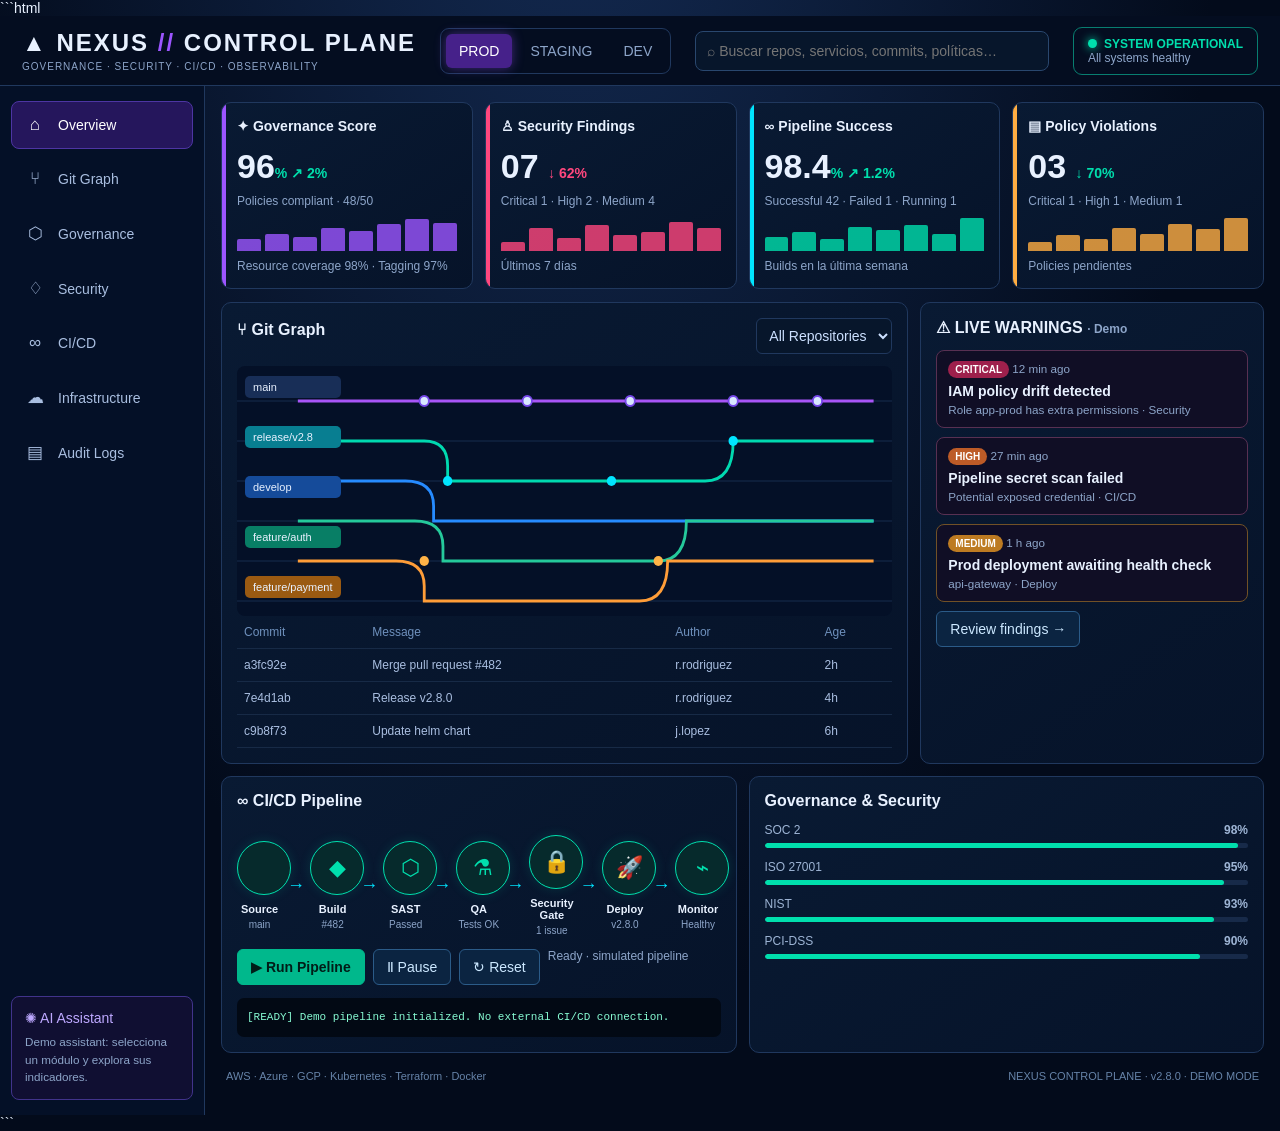
==== commit 9522d11b: "Update print statement from 'Hello' to 'Goodbye'" ====
--- a/index.html
+++ b/index.html
@@ -1,578 +1,286 @@
+```html
 <!DOCTYPE html>
 <html lang="es">
 <head>
 <meta charset="UTF-8">
 <meta name="viewport" content="width=device-width, initial-scale=1.0">
-<title>AWS Production Flow — Interactive Architecture</title>
-
+<title>NEXUS // Control Plane</title>
 <style>
-:root {
-  --bg: #03101e;
-  --panel: #071b30;
-  --cyan: #00e5ff;
-  --blue: #168cff;
-  --green: #00e0a4;
-  --purple: #c05cff;
-  --orange: #ff9d2e;
-  --red: #ff477e;
-  --text: #eaf7ff;
-  --muted: #91aec7;
-}
-
-* { box-sizing: border-box; }
-
-body {
-  margin: 0;
-  color: var(--text);
-  background:
-    radial-gradient(ellipse at top, #0a2543 0%, var(--bg) 65%);
-  font-family: "Segoe UI", Arial, sans-serif;
-}
-
-header {
-  display: flex;
-  align-items: center;
-  justify-content: space-between;
-  gap: 20px;
-  padding: 18px 24px;
-  border-bottom: 1px solid #16476b;
-  background: #041426;
-}
-
-.brand {
-  color: var(--orange);
-  font-size: 25px;
-  font-weight: 900;
-  letter-spacing: 2px;
-}
-
-header h1 {
-  margin: 0;
-  font-size: clamp(18px, 2.5vw, 30px);
-}
-
-header h1 span { color: var(--cyan); }
-
-.subtitle {
-  margin-top: 7px;
-  color: var(--muted);
-  font-size: 12px;
-  letter-spacing: 1px;
-}
-
-main { padding: 18px; }
-
-.section-title {
-  color: var(--cyan);
-  font-size: 12px;
-  letter-spacing: 2px;
-  margin: 0 0 12px;
-  text-transform: uppercase;
-}
-
-.panel {
-  border: 1px solid #17608a;
-  border-radius: 12px;
-  background: linear-gradient(145deg, #071b30dd, #041326ee);
-  box-shadow: 0 0 18px #008cff12;
-  padding: 16px;
-  margin-bottom: 16px;
-}
-
-.flow {
-  display: grid;
-  grid-template-columns: repeat(8, minmax(110px, 1fr));
-  gap: 10px;
-  align-items: stretch;
-}
-
-.node {
-  position: relative;
-  min-height: 135px;
-  border: 1px solid var(--node-color, var(--blue));
-  border-radius: 9px;
-  background: #07182b;
-  padding: 12px 8px;
-  text-align: center;
-  cursor: pointer;
-  transition: .2s;
-  overflow: hidden;
-}
-
-.node:hover,
-.node.active {
-  transform: translateY(-3px);
-  box-shadow: 0 0 18px color-mix(in srgb, var(--node-color) 50%, transparent);
-  background: #0b2944;
-}
-
-.node.active::after {
-  content: "";
-  position: absolute;
-  inset: 0;
-  border: 2px solid var(--node-color);
-  border-radius: 9px;
-  animation: pulse 1s infinite alternate;
-  pointer-events: none;
-}
-
-@keyframes pulse {
-  from { opacity: .35; }
-  to { opacity: 1; }
-}
-
-.num {
-  display: inline-grid;
-  place-items: center;
-  width: 26px;
-  height: 26px;
-  border-radius: 50%;
-  color: #00111e;
-  background: var(--node-color);
-  font-weight: bold;
-  margin-bottom: 8px;
-}
-
-.icon {
-  font-size: 25px;
-  display: block;
-  margin-bottom: 8px;
-}
-
-.node strong {
-  display: block;
-  font-size: 13px;
-}
-
-.node small {
-  display: block;
-  color: var(--muted);
-  font-size: 11px;
-  margin-top: 6px;
-  line-height: 1.35;
-}
-
-.arrow {
-  color: var(--cyan);
-  font-size: 20px;
-  text-align: center;
-  align-self: center;
-}
-
-.controls {
-  display: flex;
-  flex-wrap: wrap;
-  gap: 10px;
-  margin: 15px 0;
-}
-
-button {
-  border: 1px solid var(--cyan);
-  color: var(--cyan);
-  background: #06243a;
-  border-radius: 7px;
-  padding: 10px 15px;
-  font-weight: 700;
-  cursor: pointer;
-  transition: .2s;
-}
-
-button:hover {
-  background: var(--cyan);
-  color: #00111e;
-  box-shadow: 0 0 15px #00e5ff55;
-}
-
-button.primary {
-  background: var(--green);
-  border-color: var(--green);
-  color: #001a16;
-}
-
-button.hit { border-color: var(--green); color: var(--green); }
-button.miss { border-color: var(--orange); color: var(--orange); }
-
-.architecture {
-  display: grid;
-  grid-template-columns: minmax(0, 3fr) minmax(230px, 1fr);
-  gap: 14px;
-}
-
-.vpc {
-  border: 1px dashed #278ab5;
-  border-radius: 12px;
-  padding: 15px;
-  background: #041a2b;
-}
-
-.vpc-heading {
-  color: var(--cyan);
-  font-weight: 800;
-  margin-bottom: 14px;
-}
-
-.azs {
-  display: grid;
-  grid-template-columns: 1fr 1fr;
-  gap: 12px;
-}
-
-.az {
-  border: 1px solid #00b98c;
-  border-radius: 9px;
-  padding: 12px;
-  background: #06251f55;
-}
-
-.az h3 {
-  color: var(--green);
-  font-size: 12px;
-  margin: 0 0 10px;
-}
-
-.subnet {
-  border: 1px solid #2878ac;
-  border-radius: 7px;
-  padding: 10px;
-  margin: 8px 0;
-  background: #061a30;
-}
-
-.subnet.db { border-color: var(--purple); }
-
-.subnet h4 {
-  margin: 0 0 8px;
-  font-size: 12px;
-}
-
-.mini-node {
-  display: inline-block;
-  margin: 4px;
-  padding: 7px;
-  border: 1px solid #1974ad;
-  border-radius: 5px;
-  font-size: 11px;
-  cursor: pointer;
-}
-
-.mini-node:hover { background: #123c5a; }
-
-.side-card {
-  border: 1px solid #00b98c;
-  border-radius: 9px;
-  padding: 12px;
-  margin-bottom: 12px;
-  background: #041e2b;
-}
-
-.side-card h3 {
-  color: var(--green);
-  font-size: 13px;
-  margin: 0 0 9px;
-}
-
-.side-card p {
-  color: var(--muted);
-  font-size: 11px;
-  line-height: 1.5;
-  margin: 5px 0;
-}
-
-.bottom-grid {
-  display: grid;
-  grid-template-columns: 1.2fr 1fr;
-  gap: 14px;
-}
-
-.log {
-  min-height: 120px;
-  max-height: 190px;
-  overflow: auto;
-  color: #9dfbd9;
-  font: 12px/1.7 Consolas, monospace;
-  background: #020b13;
-  border-radius: 7px;
-  padding: 10px;
-}
-
-.detail {
-  min-height: 100px;
-  color: var(--muted);
-  font-size: 13px;
-  line-height: 1.6;
-}
-
-.detail strong { color: var(--cyan); }
-
-.status {
-  color: var(--green);
-  font-size: 12px;
-  margin-left: auto;
-  align-self: center;
-}
-
-@media (max-width: 1100px) {
-  .flow { grid-template-columns: repeat(4, 1fr); }
-  .architecture { grid-template-columns: 1fr; }
-}
-
-@media (max-width: 650px) {
-  header { align-items: flex-start; flex-direction: column; }
-  main { padding: 10px; }
-  .flow { grid-template-columns: repeat(2, 1fr); }
-  .azs, .bottom-grid { grid-template-columns: 1fr; }
-}
+:root{
+  --bg:#030b1b;--panel:#07152b;--panel2:#0a1b35;--line:#20385e;
+  --text:#e8f1ff;--muted:#8da5c9;--cyan:#00e5ff;--blue:#478bff;
+  --purple:#9c55ff;--green:#00dfad;--red:#ff477e;--orange:#ffad42;
+}
+*{box-sizing:border-box}
+body{margin:0;background:radial-gradient(ellipse at 45% -20%,#142b53,var(--bg) 65%);color:var(--text);font:14px "Segoe UI",Arial,sans-serif}
+button,input,select{font:inherit}
+button{cursor:pointer}
+.topbar{height:70px;display:flex;align-items:center;gap:24px;padding:0 22px;background:#040d20;border-bottom:1px solid var(--line);position:sticky;top:0;z-index:5}
+.logo{font-size:24px;font-weight:900;letter-spacing:2px;white-space:nowrap}
+.logo span{color:var(--purple)}
+.tagline{font-size:10px;color:var(--muted);letter-spacing:1px;margin-top:4px}
+.envs{display:flex;gap:5px;padding:5px;border:1px solid var(--line);border-radius:9px}
+.envs button{background:transparent;color:var(--muted);border:0;padding:9px 13px;border-radius:6px}
+.envs button.selected{background:#46218a;color:white;box-shadow:0 0 12px #9c55ff66}
+.search{flex:1;min-width:100px;background:#07162b;border:1px solid #29476e;border-radius:8px;color:white;padding:11px}
+.operational{border:1px solid #087e70;border-radius:9px;padding:9px 14px;color:var(--green);white-space:nowrap;font-size:12px}
+.operational i{display:inline-block;width:9px;height:9px;background:var(--green);border-radius:50%;margin-right:7px;box-shadow:0 0 10px var(--green)}
+.layout{display:grid;grid-template-columns:205px minmax(0,1fr);min-height:calc(100vh - 70px)}
+.sidebar{padding:15px 11px;border-right:1px solid var(--line);background:#041027;display:flex;flex-direction:column;gap:6px}
+.nav{border:1px solid transparent;background:transparent;color:#a9bee0;text-align:left;padding:13px 12px;border-radius:8px;display:flex;gap:12px;align-items:center}
+.nav:hover,.nav.active{background:#25165c;color:#fff;border-color:#4d35a3}
+.nav .ico{width:22px;text-align:center;font-size:17px}
+.ai{margin-top:auto;border:1px solid #41338b;border-radius:8px;padding:13px;color:#bda8ff;background:#100f32}
+.ai small{display:block;color:var(--muted);margin-top:7px;line-height:1.5}
+main{padding:16px;min-width:0}
+.page{display:none}.page.active{display:block}
+.cards{display:grid;grid-template-columns:repeat(4,minmax(0,1fr));gap:12px}
+.card,.box{background:linear-gradient(145deg,#091a33,#061329);border:1px solid var(--line);border-radius:10px;padding:15px;min-width:0}
+.card{position:relative;overflow:hidden}
+.card:before{content:"";position:absolute;left:0;top:0;bottom:0;width:4px;background:var(--accent,var(--cyan))}
+.card h3,.box h2{margin:0;font-size:14px;font-weight:650}
+.metric{font-size:34px;font-weight:800;margin:13px 0 8px}
+.metric small{font-size:14px;color:var(--green)}
+.muted{color:var(--muted);font-size:12px}
+.bar{height:5px;background:#172a49;border-radius:5px;overflow:hidden;margin:12px 0}
+.bar span{display:block;height:100%;background:var(--green);border-radius:5px}
+.spark{height:35px;display:flex;align-items:end;gap:4px;margin:8px 0}
+.spark i{flex:1;background:var(--accent,var(--cyan));opacity:.8;border-radius:2px 2px 0 0}
+.grid-main{display:grid;grid-template-columns:minmax(0,2fr) minmax(270px,1fr);gap:12px;margin-top:13px}
+.box h2{font-size:16px;margin-bottom:13px}
+.boxhead{display:flex;justify-content:space-between;align-items:center;gap:12px;margin-bottom:12px}
+.smallselect{background:#07162b;color:#cce0ff;border:1px solid var(--line);border-radius:6px;padding:8px}
+.gitgraph{height:250px;background:#041027;border-radius:8px;position:relative;overflow:hidden}
+.gitgraph svg{width:100%;height:100%}
+.branchlabels{position:absolute;left:8px;top:10px;display:flex;flex-direction:column;gap:28px;font-size:11px}
+.branchlabels span{background:#182e57;padding:5px 8px;border-radius:5px}
+table{border-collapse:collapse;width:100%;font-size:12px}
+td,th{text-align:left;padding:9px 7px;border-bottom:1px solid #172a46;color:#a9bee0}
+th{color:#6f91bd;font-weight:500}
+.warning{border:1px solid #583052;border-radius:8px;padding:11px;margin-bottom:9px;background:#100e25}
+.warning .severity{font-size:10px;font-weight:bold;border-radius:10px;padding:3px 7px;background:#9e204c;color:white}
+.warning p{margin:8px 0 4px;font-weight:600}
+.warning small{color:var(--muted)}
+.pipeline{display:flex;align-items:center;justify-content:space-between;gap:5px;margin:25px 0 10px}
+.stage{flex:1;min-width:0;text-align:center}
+.stagebutton{width:54px;height:54px;border:1px solid var(--green);border-radius:50%;background:#062a2c;color:var(--green);font-size:22px;box-shadow:0 0 12px #00dfad22;position:relative}
+.stagebutton.done{background:#00b78d;color:#001a18}
+.stagebutton.fail{border-color:var(--orange);color:var(--orange);background:#38230a}
+.stagebutton.running{animation:glow .7s infinite alternate}
+@keyframes glow{to{box-shadow:0 0 23px var(--cyan);transform:scale(1.08)}}
+.stage b{display:block;font-size:11px;margin-top:8px}
+.stage small{display:block;color:var(--muted);font-size:10px;margin-top:4px}
+.pipearrow{color:var(--cyan);font-size:18px}
+.actions{display:flex;flex-wrap:wrap;gap:8px;margin:13px 0}
+.btn{border:1px solid #2b5b88;background:#0b2441;color:#cce8ff;padding:9px 13px;border-radius:6px}
+.btn.primary{background:#00b88c;color:#001d18;border-color:#00b88c;font-weight:700}
+.btn:hover{filter:brightness(1.2)}
+.log{background:#020914;border-radius:7px;padding:10px;color:#87fbd3;font:11px/1.7 Consolas,monospace;max-height:150px;overflow:auto}
+.two{display:grid;grid-template-columns:1fr 1fr;gap:12px;margin-top:12px}
+.progressrow{margin:12px 0;color:#9eb5d5;font-size:12px}
+.progressrow .bar{margin:6px 0}
+.aws-flow{display:grid;grid-template-columns:repeat(4,1fr);gap:10px}
+.aws-node{border:1px solid #3c4d8b;background:#091a35;border-radius:8px;padding:15px;text-align:center;cursor:pointer}
+.aws-node:hover,.aws-node.active{border-color:var(--cyan);box-shadow:0 0 15px #00e5ff33}
+.aws-node b{display:block;margin:8px 0}
+.detail{color:var(--muted);line-height:1.7;margin-top:13px}
+.auditrow{display:flex;justify-content:space-between;padding:12px;border-bottom:1px solid var(--line);gap:12px}
+.pill{font-size:10px;border-radius:12px;padding:4px 8px;background:#163454;color:#9fdcff}
+.footer{display:flex;justify-content:space-between;gap:15px;padding:17px 5px;color:#6683a8;font-size:11px}
+@media(max-width:1100px){.cards{grid-template-columns:repeat(2,1fr)}.grid-main{grid-template-columns:1fr}.operational{display:none}}
+@media(max-width:720px){.topbar{height:auto;flex-wrap:wrap;padding:12px}.layout{grid-template-columns:1fr}.sidebar{display:grid;grid-template-columns:repeat(3,1fr)}.ai{display:none}.cards{grid-template-columns:1fr 1fr}.two{grid-template-columns:1fr}.pipeline{flex-wrap:wrap}.stage{flex:0 0 23%}.pipearrow{display:none}.aws-flow{grid-template-columns:repeat(2,1fr)}}
 </style>
 </head>
-
 <body>
-<header>
-  <div class="brand">aws</div>
-  <div>
-    <h1>AWS PRODUCCIÓN — <span>CloudFront Interactive Flow</span></h1>
-    <div class="subtitle">ALTA DISPONIBILIDAD · SEGURIDAD · ESCALABILIDAD · OBSERVABILIDAD</div>
+<header class="topbar">
+  <div><div class="logo">▲ NEXUS <span>//</span> CONTROL PLANE</div><div class="tagline">GOVERNANCE · SECURITY · CI/CD · OBSERVABILITY</div></div>
+  <div class="envs"><button class="selected" onclick="setEnv(this,'PROD')">PROD</button><button onclick="setEnv(this,'STAGING')">STAGING</button><button onclick="setEnv(this,'DEV')">DEV</button></div>
+  <input class="search" id="search" placeholder="⌕ Buscar repos, servicios, commits, políticas…" oninput="searchContent(this.value)">
+  <div class="operational"><i></i><b id="opstatus">SYSTEM OPERATIONAL</b><br><span class="muted">All systems healthy</span></div>
+</header>
+
+<div class="layout">
+<aside class="sidebar">
+  <button class="nav active" data-page="overview"><span class="ico">⌂</span>Overview</button>
+  <button class="nav" data-page="git"><span class="ico">⑂</span>Git Graph</button>
+  <button class="nav" data-page="governance"><span class="ico">⬡</span>Governance</button>
+  <button class="nav" data-page="security"><span class="ico">♢</span>Security</button>
+  <button class="nav" data-page="cicd"><span class="ico">∞</span>CI/CD</button>
+  <button class="nav" data-page="infrastructure"><span class="ico">☁</span>Infrastructure</button>
+  <button class="nav" data-page="audit"><span class="ico">▤</span>Audit Logs</button>
+  <div class="ai">✺ AI Assistant <small>Demo assistant: selecciona un módulo y explora sus indicadores.</small></div>
+</aside>
+
+<main>
+<!-- OVERVIEW -->
+<section class="page active" id="overview">
+  <div class="cards">
+    <article class="card" style="--accent:var(--purple)"><h3>✦ Governance Score</h3><div class="metric">96<small>% ↗ 2%</small></div><div class="muted">Policies compliant · 48/50</div><div class="spark" style="--accent:var(--purple)"><i style="height:35%"></i><i style="height:50%"></i><i style="height:40%"></i><i style="height:65%"></i><i style="height:58%"></i><i style="height:78%"></i><i style="height:92%"></i><i style="height:80%"></i></div><div class="muted">Resource coverage 98% · Tagging 97%</div></article>
+    <article class="card" style="--accent:var(--red)"><h3>♙ Security Findings</h3><div class="metric">07 <small style="color:var(--red)">↓ 62%</small></div><div class="muted">Critical 1 · High 2 · Medium 4</div><div class="spark" style="--accent:var(--red)"><i style="height:25%"></i><i style="height:65%"></i><i style="height:38%"></i><i style="height:75%"></i><i style="height:45%"></i><i style="height:55%"></i><i style="height:82%"></i><i style="height:65%"></i></div><div class="muted">Últimos 7 días</div></article>
+    <article class="card" style="--accent:var(--cyan)"><h3>∞ Pipeline Success</h3><div class="metric">98.4<small>% ↗ 1.2%</small></div><div class="muted">Successful 42 · Failed 1 · Running 1</div><div class="spark" style="--accent:var(--green)"><i style="height:40%"></i><i style="height:55%"></i><i style="height:35%"></i><i style="height:70%"></i><i style="height:60%"></i><i style="height:75%"></i><i style="height:50%"></i><i style="height:95%"></i></div><div class="muted">Builds en la última semana</div></article>
+    <article class="card" style="--accent:var(--orange)"><h3>▤ Policy Violations</h3><div class="metric">03 <small>↓ 70%</small></div><div class="muted">Critical 1 · High 1 · Medium 1</div><div class="spark" style="--accent:var(--orange)"><i style="height:25%"></i><i style="height:45%"></i><i style="height:35%"></i><i style="height:65%"></i><i style="height:48%"></i><i style="height:78%"></i><i style="height:62%"></i><i style="height:95%"></i></div><div class="muted">Policies pendientes</div></article>
   </div>
-</header>
-
-<main>
-  <section class="panel">
-    <div class="section-title">01 / Flujo interactivo de la petición</div>
-
-    <div class="flow" id="flow">
-      <div class="node" data-step="0" style="--node-color:var(--blue)">
-        <span class="num">1</span><span class="icon">👤</span>
-        <strong>Usuario</strong><small>HTTPS · Navegador</small>
+
+  <div class="grid-main">
+    <section class="box">
+      <div class="boxhead"><h2>⑂ Git Graph</h2><select class="smallselect"><option>All Repositories</option><option>payments-api</option><option>platform-infra</option></select></div>
+      <div class="gitgraph">
+        <div class="branchlabels"><span>main</span><span style="background:#087e91">release/v2.8</span><span style="background:#154b9a">develop</span><span style="background:#087e65">feature/auth</span><span style="background:#9a5a12">feature/payment</span></div>
+        <svg viewBox="0 0 700 250" preserveAspectRatio="none">
+          <g stroke="#182e50" stroke-width="1"><path d="M0 35H700M0 75H700M0 115H700M0 155H700M0 195H700M0 235H700"/></g>
+          <path d="M65 35H680" stroke="#a855f7" stroke-width="3" fill="none"/>
+          <path d="M65 75H200Q225 75 225 100V115H500Q530 115 530 75V75H680" stroke="#00d9b0" stroke-width="3" fill="none"/>
+          <path d="M65 115H180Q210 115 210 140V155H680" stroke="#268bff" stroke-width="3" fill="none"/>
+          <path d="M65 155H190Q220 155 220 180V195H450Q480 195 480 155V155H680" stroke="#25c99b" stroke-width="3" fill="none"/>
+          <path d="M65 195H170Q200 195 200 220V235H430Q460 235 460 195V195H680" stroke="#ff9d38" stroke-width="3" fill="none"/>
+          <g fill="#d8e7ff" stroke="#7547e8" stroke-width="2"><circle cx="200" cy="35" r="5"/><circle cx="310" cy="35" r="5"/><circle cx="420" cy="35" r="5"/><circle cx="530" cy="35" r="5"/><circle cx="620" cy="35" r="5"/></g>
+          <g fill="#00e5ff"><circle cx="225" cy="115" r="5"/><circle cx="400" cy="115" r="5"/><circle cx="530" cy="75" r="5"/></g>
+          <g fill="#ffb347"><circle cx="200" cy="195" r="5"/><circle cx="450" cy="195" r="5"/></g>
+        </svg>
       </div>
-      <div class="node" data-step="1" style="--node-color:var(--purple)">
-        <span class="num">2</span><span class="icon">🌐</span>
-        <strong>Route 53</strong><small>DNS · Dominio</small>
-      </div>
-      <div class="node" data-step="2" style="--node-color:var(--purple)">
-        <span class="num">3</span><span class="icon">☁️</span>
-        <strong>CloudFront</strong><small>CDN · Caché Edge</small>
-      </div>
-      <div class="node" data-step="3" style="--node-color:var(--red)">
-        <span class="num">4</span><span class="icon">🛡️</span>
-        <strong>AWS WAF</strong><small>Web ACL · Filtro</small>
-      </div>
-      <div class="node" data-step="4" style="--node-color:var(--purple)">
-        <span class="num">5</span><span class="icon">⚖️</span>
-        <strong>ALB</strong><small>Balanceo HTTPS</small>
-      </div>
-      <div class="node" data-step="5" style="--node-color:var(--orange)">
-        <span class="num">6</span><span class="icon">📦</span>
-        <strong>ECS Fargate</strong><small>Aplicación · Auto Scaling</small>
-      </div>
-      <div class="node" data-step="6" style="--node-color:var(--green)">
-        <span class="num">7</span><span class="icon">🧊</span>
-        <strong>Redis</strong><small>Cache opcional</small>
-      </div>
-      <div class="node" data-step="7" style="--node-color:var(--blue)">
-        <span class="num">8</span><span class="icon">🗄️</span>
-        <strong>RDS / Aurora</strong><small>Multi-AZ · Datos</small>
-      </div>
-    </div>
-
-    <div class="controls">
-      <button class="primary" onclick="runPipeline()">▶ Simular petición</button>
-      <button class="hit" onclick="simulateCache(true)">⚡ Cache Hit</button>
-      <button class="miss" onclick="simulateCache(false)">↘ Cache Miss</button>
-      <button onclick="pauseFlow()">Ⅱ Pausar</button>
-      <button onclick="resetFlow()">↻ Reiniciar</button>
-      <span class="status" id="status">Sistema listo · Simulación</span>
-    </div>
-  </section>
-
-  <section class="architecture">
-    <div class="panel">
-      <div class="section-title">02 / Arquitectura AWS — VPC de producción</div>
-      <div class="vpc">
-        <div class="vpc-heading">VPC · 10.0.0.0/16 · Dos zonas de disponibilidad</div>
-
-        <div class="azs">
-          <div class="az">
-            <h3>AZ-A · Zona de disponibilidad A</h3>
-            <div class="subnet">
-              <h4>🔓 Subred pública</h4>
-              <span class="mini-node" onclick="showDetail('ALB AZ-A','Recibe tráfico HTTPS y distribuye solicitudes hacia los targets saludables.')">⚖️ ALB</span>
-            </div>
-            <div class="subnet">
-              <h4>🔒 Subred privada · Aplicación</h4>
-              <span class="mini-node" onclick="showDetail('ECS Fargate AZ-A','Contenedores de aplicación. Escalado horizontal según demanda.')">📦 ECS App 1</span>
-              <span class="mini-node" onclick="showDetail('ECS Fargate AZ-A','Instancia simulada adicional del servicio de aplicación.')">📦 ECS App 2</span>
-            </div>
-            <div class="subnet db">
-              <h4>🔒 Subred privada · Base de datos</h4>
-              <span class="mini-node" onclick="showDetail('RDS Primary','Base de datos primaria. Acceso privado desde la aplicación.')">🗄️ RDS Primary</span>
-            </div>
-          </div>
-
-          <div class="az">
-            <h3>AZ-B · Zona de disponibilidad B</h3>
-            <div class="subnet">
-              <h4>🔓 Subred pública</h4>
-              <span class="mini-node" onclick="showDetail('ALB AZ-B','Zona alternativa para alta disponibilidad del balanceador.')">⚖️ ALB</span>
-            </div>
-            <div class="subnet">
-              <h4>🔒 Subred privada · Aplicación</h4>
-              <span class="mini-node" onclick="showDetail('ECS Fargate AZ-B','Contenedores distribuidos en una segunda zona.')">📦 ECS App 3</span>
-              <span class="mini-node" onclick="showDetail('ECS Auto Scaling','Escalado de tareas cuando aumenta la carga.')">📈 Auto Scaling</span>
-            </div>
-            <div class="subnet db">
-              <h4>🔒 Subred privada · Base de datos</h4>
-              <span class="mini-node" onclick="showDetail('RDS Standby','Instancia standby para disponibilidad Multi-AZ. No es una base pública.')">🗄️ RDS Standby</span>
-            </div>
-          </div>
-        </div>
-
-        <div class="subnet" style="border-color:var(--cyan);margin-top:12px">
-          🔐 Security Groups · ALB → Aplicación → Base de datos · RDS sin acceso público
-        </div>
-      </div>
-    </div>
-
-    <aside>
-      <div class="side-card">
-        <h3>🟢 Observabilidad</h3>
-        <p>CloudWatch Logs · Logs de aplicación</p>
-        <p>CloudWatch Metrics · Métricas y alarmas</p>
-        <p>X-Ray · Trazabilidad distribuida</p>
-        <p>Health Checks · Estado de los targets</p>
-      </div>
-      <div class="side-card" style="border-color:var(--orange)">
-        <h3 style="color:var(--orange)">🟠 Resiliencia</h3>
-        <p>ECS Auto Scaling</p>
-        <p>RDS Multi-AZ</p>
-        <p>Backups y snapshots</p>
-        <p>Distribución entre AZ-A y AZ-B</p>
-      </div>
-      <div class="side-card" style="border-color:var(--purple)">
-        <h3 style="color:var(--purple)">🟣 Seguridad</h3>
-        <p>AWS WAF · Protección web</p>
-        <p>ACM · Certificados TLS</p>
-        <p>IAM · Mínimo privilegio</p>
-        <p>Secrets Manager · Credenciales</p>
-      </div>
-    </aside>
-  </section>
-
-  <section class="bottom-grid">
-    <div class="panel">
-      <div class="section-title">03 / Consola de eventos</div>
-      <div class="log" id="log">[READY] Simulador iniciado.<br>[INFO] No existe conexión real con AWS.</div>
-    </div>
-
-    <div class="panel">
-      <div class="section-title">04 / Detalle del componente</div>
-      <div class="detail" id="detail">
-        Selecciona un componente del flujo o de la arquitectura para ver su función.
-      </div>
-    </div>
-  </section>
+      <table><thead><tr><th>Commit</th><th>Message</th><th>Author</th><th>Age</th></tr></thead><tbody>
+        <tr><td>a3fc92e</td><td>Merge pull request #482</td><td>r.rodriguez</td><td>2h</td></tr>
+        <tr><td>7e4d1ab</td><td>Release v2.8.0</td><td>r.rodriguez</td><td>4h</td></tr>
+        <tr><td>c9b8f73</td><td>Update helm chart</td><td>j.lopez</td><td>6h</td></tr>
+      </tbody></table>
+    </section>
+    <section class="box"><h2>⚠ LIVE WARNINGS <span class="muted">· Demo</span></h2>
+      <div class="warning"><span class="severity">CRITICAL</span><small> 12 min ago</small><p>IAM policy drift detected</p><small>Role app-prod has extra permissions · Security</small></div>
+      <div class="warning"><span class="severity" style="background:#bd5b27">HIGH</span><small> 27 min ago</small><p>Pipeline secret scan failed</p><small>Potential exposed credential · CI/CD</small></div>
+      <div class="warning" style="border-color:#715126"><span class="severity" style="background:#bd7b22">MEDIUM</span><small> 1 h ago</small><p>Prod deployment awaiting health check</p><small>api-gateway · Deploy</small></div>
+      <button class="btn" onclick="go('security')">Review findings →</button>
+    </section>
+  </div>
+
+  <div class="two">
+    <section class="box"><h2>∞ CI/CD Pipeline</h2><div class="pipeline" id="pipeline"></div><div class="actions"><button class="btn primary" onclick="runPipeline()">▶ Run Pipeline</button><button class="btn" onclick="pausePipeline()">Ⅱ Pause</button><button class="btn" onclick="resetPipeline()">↻ Reset</button><span class="muted" id="pipelineStatus">Ready · simulated pipeline</span></div><div class="log" id="pipelineLog">[READY] Demo pipeline initialized. No external CI/CD connection.</div></section>
+    <section class="box"><h2>Governance & Security</h2><div class="progressrow">SOC 2 <b style="float:right">98%</b><div class="bar"><span style="width:98%"></span></div></div><div class="progressrow">ISO 27001 <b style="float:right">95%</b><div class="bar"><span style="width:95%"></span></div></div><div class="progressrow">NIST <b style="float:right">93%</b><div class="bar"><span style="width:93%"></span></div></div><div class="progressrow">PCI-DSS <b style="float:right">90%</b><div class="bar"><span style="width:90%"></span></div></div></section>
+  </div>
+</section>
+
+<!-- GIT -->
+<section class="page" id="git"><div class="box"><h2>⑂ Git Graph / Repository Explorer</h2><p class="muted">Ramas, commits y merges de demostración.</p><div class="gitgraph"><svg viewBox="0 0 700 250" preserveAspectRatio="none"><path d="M20 40H680M20 90H400Q450 90 450 140H680M20 140H300Q350 140 350 90M20 190H250Q300 190 300 220H680" stroke="#9c55ff" stroke-width="4" fill="none"/><g fill="#00e5ff"><circle cx="130" cy="40" r="6"/><circle cx="250" cy="40" r="6"/><circle cx="400" cy="90" r="6"/><circle cx="450" cy="140" r="6"/><circle cx="350" cy="90" r="6"/></g></svg></div><table><tr><th>Branch</th><th>Último commit</th><th>Estado</th></tr><tr><td>main</td><td>a3fc92e · Merge #482</td><td><span class="pill">Protected</span></td></tr><tr><td>release/v2.8</td><td>7e4d1ab · Release v2.8.0</td><td><span class="pill">Ready</span></td></tr><tr><td>develop</td><td>c9b8f73 · Update helm chart</td><td><span class="pill">Active</span></td></tr></table></div></section>
+
+<!-- GOVERNANCE -->
+<section class="page" id="governance"><div class="box"><h2>⬡ Governance Center</h2><p class="muted">Evaluación simulada de políticas y cumplimiento.</p><div class="cards"><div class="card"><h3>Policies</h3><div class="metric">48/50</div><span class="muted">Cumplidas</span></div><div class="card"><h3>Tagged resources</h3><div class="metric">97%</div><span class="muted">Cobertura de tags</span></div><div class="card"><h3>Drift</h3><div class="metric">02</div><span class="muted">Desviaciones detectadas</span></div><div class="card"><h3>Exceptions</h3><div class="metric">01</div><span class="muted">Pendiente de revisión</span></div></div><h2 style="margin-top:22px">Policy checks</h2><div class="auditrow"><span>Required resource tags</span><span class="pill">Compliant</span></div><div class="auditrow"><span>Encryption at rest</span><span class="pill">Compliant</span></div><div class="auditrow"><span>Least privilege IAM</span><span class="pill" style="background:#61213b">Review required</span></div><div class="auditrow"><span>Public database exposure</span><span class="pill">Compliant</span></div></div></section>
+
+<!-- SECURITY -->
+<section class="page" id="security"><div class="box"><h2>♢ Security Findings</h2><p class="muted">Hallazgos ficticios para explorar la interfaz.</p><div class="warning"><span class="severity">CRITICAL</span><p>IAM policy drift detected</p><small>Revisar permisos excesivos en role app-prod.</small><div class="actions"><button class="btn" onclick="resolve(this)">Mark reviewed</button></div></div><div class="warning"><span class="severity" style="background:#bd5b27">HIGH</span><p>Secret scan failed</p><small>Validar el reporte del repositorio payments-api.</small><div class="actions"><button class="btn" onclick="resolve(this)">Mark reviewed</button></div></div><div class="warning" style="border-color:#715126"><span class="severity" style="background:#bd7b22">MEDIUM</span><p>Un-tagged resources</p><small>3 recursos sin etiquetas obligatorias.</small><div class="actions"><button class="btn" onclick="resolve(this)">Mark reviewed</button></div></div></div></section>
+
+<!-- CICD -->
+<section class="page" id="cicd"><div class="box"><h2>∞ CI/CD Command Center</h2><p class="muted">Pipeline interactivo local: no ejecuta builds ni despliegues reales.</p><div class="pipeline" id="pipeline2"></div><div class="actions"><button class="btn primary" onclick="runPipeline()">▶ Run Pipeline</button><button class="btn" onclick="pausePipeline()">Ⅱ Pause</button><button class="btn" onclick="resetPipeline()">↻ Reset</button></div><div class="log" id="pipelineLog2">[READY] Waiting for simulated run.</div></div></section>
+
+<!-- INFRA -->
+<section class="page" id="infrastructure"><div class="box"><h2>☁ Infrastructure / AWS Production</h2><p class="muted">Arquitectura de referencia interactiva. No es una cuenta AWS conectada.</p><div class="aws-flow">
+<div class="aws-node" onclick="awsDetail(this,'Route 53','DNS: resuelve el dominio y dirige al endpoint CDN.')">🌐<b>Route 53</b><small>DNS</small></div>
+<div class="aws-node" onclick="awsDetail(this,'CloudFront','CDN: Cache Hit entrega desde Edge; Cache Miss reenvía al origen.')">☁️<b>CloudFront</b><small>CDN / Cache</small></div>
+<div class="aws-node" onclick="awsDetail(this,'AWS WAF','Evalúa reglas de protección web antes de permitir el tráfico.')">🛡️<b>AWS WAF</b><small>Web ACL</small></div>
+<div class="aws-node" onclick="awsDetail(this,'Application Load Balancer','Distribuye solicitudes entre destinos saludables en varias zonas.')">⚖️<b>ALB</b><small>HTTPS</small></div>
+<div class="aws-node" onclick="awsDetail(this,'ECS Fargate','Ejecuta contenedores de la aplicación en subredes privadas.')">📦<b>ECS Fargate</b><small>Application</small></div>
+<div class="aws-node" onclick="awsDetail(this,'ElastiCache Redis','Caché opcional para acelerar lecturas y guardar datos temporales.')">🧊<b>Redis</b><small>Cache</small></div>
+<div class="aws-node" onclick="awsDetail(this,'RDS / Aurora','Base de datos relacional privada con opción Multi-AZ.')">🗄️<b>RDS / Aurora</b><small>Multi-AZ</small></div>
+<div class="aws-node" onclick="awsDetail(this,'CloudWatch','Logs, métricas, alarmas y visibilidad operacional.')">📊<b>CloudWatch</b><small>Monitoring</small></div>
+</div><div class="actions"><button class="btn primary" onclick="awsSim()">▶ Simular request</button><button class="btn" onclick="awsCache(true)">⚡ Cache Hit</button><button class="btn" onclick="awsCache(false)">↘ Cache Miss</button></div><div class="detail" id="awsDetail">Selecciona un servicio para inspeccionar su función.</div><div class="log" id="awsLog">[INFO] Arquitectura de demostración cargada.</div></div></section>
+
+<!-- AUDIT -->
+<section class="page" id="audit"><div class="box"><h2>▤ Audit Logs</h2><p class="muted">Registro local de eventos ficticios. Usa el buscador superior para filtrar texto.</p><div id="auditRows"><div class="auditrow"><span>Pipeline #482 · Build succeeded</span><span class="muted">2m ago</span></div><div class="auditrow"><span>Policy check · resource tags evaluated</span><span class="muted">18m ago</span></div><div class="auditrow"><span>Security scan · 1 critical finding</span><span class="muted">27m ago</span></div><div class="auditrow"><span>Deployment · staging v2.8.0</span><span class="muted">1h ago</span></div><div class="auditrow"><span>IAM review · role app-prod</span><span class="muted">2h ago</span></div></div></div></section>
+
+<div class="footer"><span>AWS · Azure · GCP · Kubernetes · Terraform · Docker</span><span>NEXUS CONTROL PLANE · v2.8.0 · DEMO MODE</span></div>
 </main>
+</div>
 
 <script>
-const nodes = [...document.querySelectorAll(".node")];
-const statusEl = document.getElementById("status");
-const logEl = document.getElementById("log");
-const detailEl = document.getElementById("detail");
-
-let timer = null;
-let currentStep = 0;
-let paused = false;
-
-const descriptions = [
-  ["Usuario / Navegador", "El cliente inicia una petición HTTPS a la aplicación."],
-  ["Route 53", "Resuelve el nombre de dominio y dirige al endpoint de CloudFront."],
-  ["CloudFront", "CDN que entrega contenido cacheado o reenvía la petición al origen."],
-  ["AWS WAF", "Evalúa reglas de seguridad web antes de permitir que la petición continúe."],
-  ["Application Load Balancer", "Distribuye tráfico entre destinos saludables de la aplicación."],
-  ["ECS Fargate", "Ejecuta los contenedores de la aplicación sin administrar servidores."],
-  ["ElastiCache Redis", "Puede acelerar lecturas frecuentes y almacenar sesiones o datos temporales."],
-  ["RDS / Aurora", "Base de datos relacional administrada, desplegada en subredes privadas."]
+const navs=document.querySelectorAll(".nav");
+navs.forEach(n=>n.addEventListener("click",()=>go(n.dataset.page)));
+function go(page){
+  document.querySelectorAll(".page").forEach(p=>p.classList.toggle("active",p.id===page));
+  navs.forEach(n=>n.classList.toggle("active",n.dataset.page===page));
+}
+function setEnv(btn,env){
+  document.querySelectorAll(".envs button").forEach(b=>b.classList.remove("selected"));
+  btn.classList.add("selected");
+  document.getElementById("opstatus").textContent=env+" · OPERATIONAL";
+  logPipe("Environment switched to "+env+" (simulated).");
+}
+function searchContent(q){
+  q=q.toLowerCase().trim();
+  document.querySelectorAll(".page.active .card,.page.active .warning,.page.active .auditrow,.page.active .aws-node").forEach(el=>{
+    el.style.opacity=!q||el.textContent.toLowerCase().includes(q)?"1":".22";
+  });
+}
+function resolve(btn){
+  const item=btn.closest(".warning");
+  item.style.opacity=".45";
+  btn.textContent="Reviewed ✓";
+  btn.disabled=true;
+}
+const stages=[
+  ["</>","Source","main"],["◆","Build","#482"],["⬡","SAST","Passed"],
+  ["⚗","QA","Tests OK"],["🔒","Security Gate","1 issue"],["🚀","Deploy","v2.8.0"],["⌁","Monitor","Healthy"]
 ];
-
-nodes.forEach(node => {
-  node.addEventListener("click", () => {
-    const step = Number(node.dataset.step);
-    showDetail(descriptions[step][0], descriptions[step][1]);
-    highlight(step);
+let pipeTimer=null,pipeStep=0,pipePaused=false;
+function drawPipeline(){
+  ["pipeline","pipeline2"].forEach(id=>{
+    const el=document.getElementById(id);if(!el)return;
+    el.innerHTML=stages.map((s,i)=>`
+      <div class="stage"><button class="stagebutton" id="${id}-stage-${i}">${s[0]}</button>
+      <b>${s[1]}</b><small>${s[2]}</small></div>${i<stages.length-1?'<span class="pipearrow">→</span>':''}`).join("");
   });
-});
-
-function showDetail(title, text) {
-  detailEl.innerHTML = `<strong>${title}</strong><br>${text}`;
-}
-
-function writeLog(message) {
-  const time = new Date().toLocaleTimeString();
-  logEl.innerHTML += `<br>[${time}] ${message}`;
-  logEl.scrollTop = logEl.scrollHeight;
-}
-
-function highlight(step) {
-  nodes.forEach((node, i) => node.classList.toggle("active", i === step));
-}
-
-function runPipeline() {
-  clearInterval(timer);
-  paused = false;
-  currentStep = 0;
-  logEl.innerHTML = "";
-  statusEl.textContent = "Petición en tránsito…";
-  writeLog("GET /api/products/42 · HTTPS");
-
-  timer = setInterval(() => {
-    if (paused) return;
-
-    highlight(currentStep);
-    writeLog("Paso " + (currentStep + 1) + ": " + descriptions[currentStep][0]);
-    showDetail(descriptions[currentStep][0], descriptions[currentStep][1]);
-
-    currentStep++;
-
-    if (currentStep >= nodes.length) {
-      clearInterval(timer);
-      statusEl.textContent = "200 OK · Flujo completado";
-      writeLog("Respuesta simulada: HTTP 200 OK");
-      writeLog("RDS → Aplicación → ALB → CloudFront → Usuario");
-      highlight(-1);
+}
+function logPipe(msg){
+  ["pipelineLog","pipelineLog2"].forEach(id=>{
+    const el=document.getElementById(id);if(el){el.innerHTML+="<br>["+new Date().toLocaleTimeString()+"] "+msg;el.scrollTop=el.scrollHeight;}
+  });
+}
+function runPipeline(){
+  clearInterval(pipeTimer);pipeStep=0;pipePaused=false;
+  ["pipelineLog","pipelineLog2"].forEach(id=>{const el=document.getElementById(id);if(el)el.textContent="[RUN] Starting simulated pipeline…";});
+  document.getElementById("pipelineStatus").textContent="Running…";
+  pipeTimer=setInterval(()=>{
+    if(pipePaused)return;
+    if(pipeStep>0)stages.forEach((s,i)=>["pipeline","pipeline2"].forEach(id=>{
+      const b=document.getElementById(id+"-stage-"+(i));
+      if(b)b.classList.toggle("done",i<pipeStep);
+    }));
+    if(pipeStep<stages.length){
+      ["pipeline","pipeline2"].forEach(id=>{
+        const b=document.getElementById(id+"-stage-"+pipeStep);
+        if(b)b.classList.add("running");
+      });
+      logPipe("Executing stage: "+stages[pipeStep][1]);
+      pipeStep++;
+    }else{
+      clearInterval(pipeTimer);
+      ["pipeline","pipeline2"].forEach(id=>document.querySelectorAll("#"+id+" .stagebutton").forEach(b=>b.classList.remove("running")));
+      document.getElementById("pipelineStatus").textContent="Completed · simulated";
+      logPipe("Pipeline completed. No real deployment performed.");
     }
-  }, 850);
-}
-
-function simulateCache(hit) {
-  clearInterval(timer);
-  highlight(2);
-
-  if (hit) {
-    statusEl.textContent = "Cache Hit · Respuesta desde Edge";
-    writeLog("CACHE HIT: CloudFront entrega la respuesta cacheada.");
-    writeLog("La petición no necesita llegar a ECS ni RDS.");
-    showDetail("CloudFront Cache Hit", "Contenido disponible en Edge. Respuesta directa al usuario; el origen no se consulta en esta simulación.");
-  } else {
-    statusEl.textContent = "Cache Miss · Se consulta el origen";
-    writeLog("CACHE MISS: CloudFront reenvía al origen.");
-    writeLog("WAF → ALB → ECS → Redis/RDS → respuesta");
-    showDetail("CloudFront Cache Miss", "El contenido no está cacheado. La petición continúa hacia el origen, pasa por WAF y ALB, y la aplicación consulta sus servicios.");
-    runPipeline();
-  }
-}
-
-function pauseFlow() {
-  paused = !paused;
-  statusEl.textContent = paused ? "Simulación pausada" : "Simulación en curso";
-}
-
-function resetFlow() {
-  clearInterval(timer);
-  paused = false;
-  currentStep = 0;
-  highlight(-1);
-  statusEl.textContent = "Sistema listo · Simulación";
-  logEl.innerHTML = "[READY] Flujo reiniciado.";
-  detailEl.textContent = "Selecciona un componente para ver su función.";
-}
+  },850);
+}
+function pausePipeline(){pipePaused=!pipePaused;document.getElementById("pipelineStatus").textContent=pipePaused?"Paused":"Running…";logPipe(pipePaused?"Pipeline paused.":"Pipeline resumed.");}
+function resetPipeline(){
+  clearInterval(pipeTimer);pipeStep=0;pipePaused=false;drawPipeline();
+  document.getElementById("pipelineStatus").textContent="Ready · simulated pipeline";
+  ["pipelineLog","pipelineLog2"].forEach(id=>{const el=document.getElementById(id);if(el)el.textContent="[READY] Reset complete.";});
+}
+function awsDetail(el,title,desc){
+  document.querySelectorAll(".aws-node").forEach(n=>n.classList.remove("active"));el.classList.add("active");
+  document.getElementById("awsDetail").innerHTML="<b style='color:var(--cyan)'>"+title+"</b><br>"+desc;
+}
+function awsLog(msg){const el=document.getElementById("awsLog");el.innerHTML+="<br>"+msg;el.scrollTop=el.scrollHeight;}
+function awsCache(hit){
+  document.getElementById("awsDetail").innerHTML=hit?
+    "<b style='color:var(--green)'>Cache Hit</b><br>CloudFront responde desde Edge. El origen no necesita procesar esta petición.":
+    "<b style='color:var(--orange)'>Cache Miss</b><br>CloudFront reenvía la petición al origen: WAF → ALB → ECS → Redis/RDS.";
+  awsLog(hit?"[CACHE HIT] Edge responde directamente.":"[CACHE MISS] Request forwarded to origin.");
+}
+function awsSim(){
+  const steps=["Usuario → Route 53","Route 53 → CloudFront","CloudFront → WAF","WAF → ALB","ALB → ECS Fargate","ECS → Redis/RDS","Respuesta → usuario"];
+  let i=0;awsLog("[REQUEST] GET /api/demo");
+  const t=setInterval(()=>{if(i<steps.length)awsLog("→ "+steps[i++]);else{clearInterval(t);awsLog("[200 OK] Simulated response returned.");}},500);
+}
+drawPipeline();
 </script>
 </body>
 </html>
+```
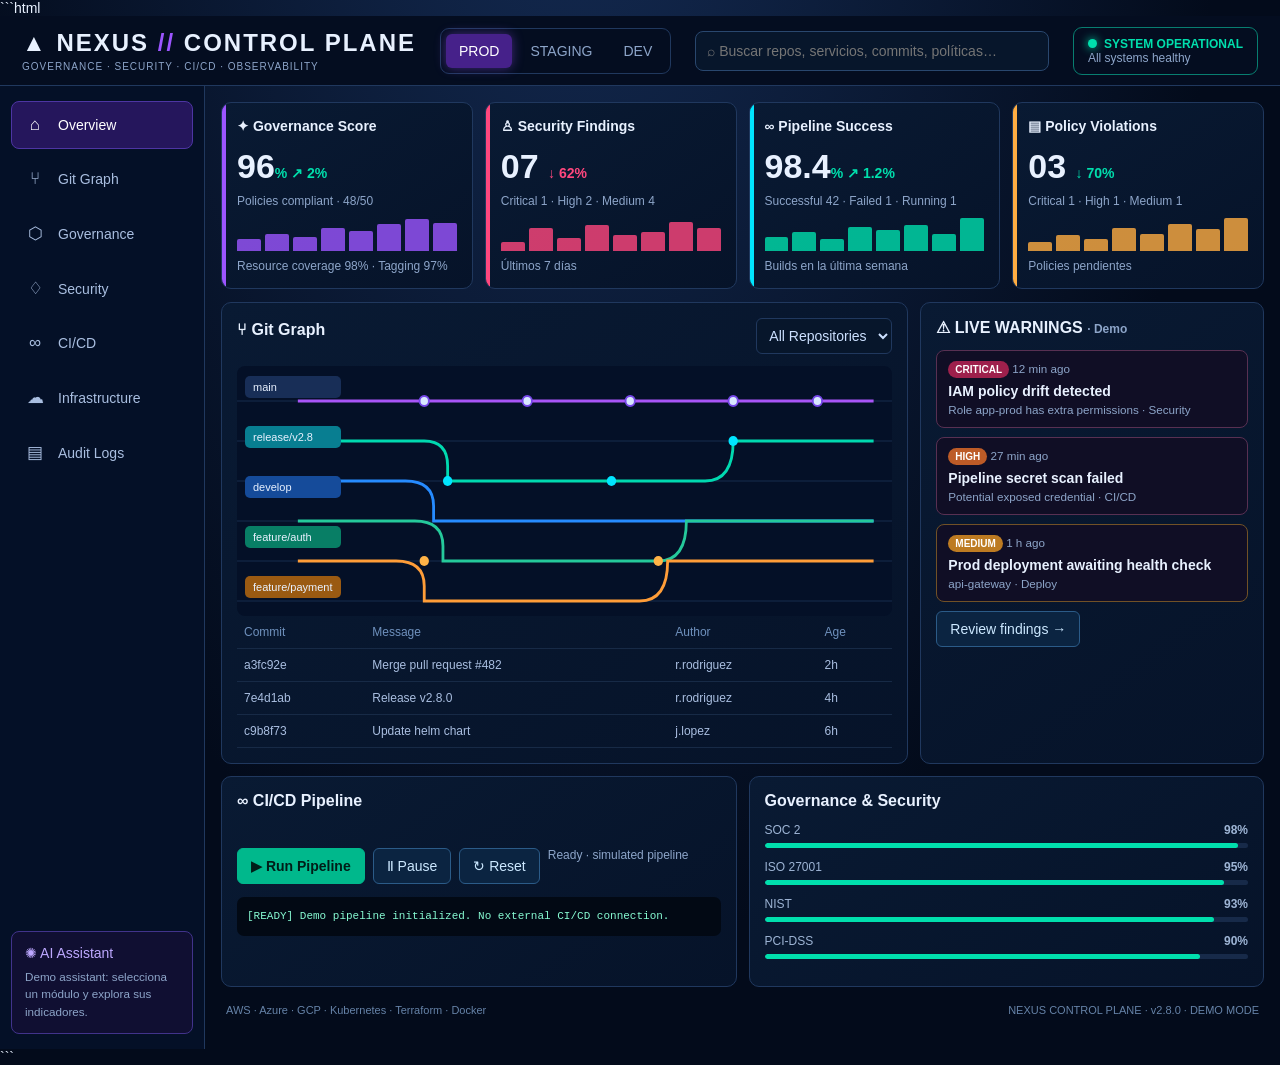
==== commit 3818be0c: "Insert JavaScript for AWS diagram functionality Added JavaScript code for AWS diagram components." ====
--- a/index.html
+++ b/index.html
@@ -171,17 +171,116 @@
 <section class="page" id="cicd"><div class="box"><h2>∞ CI/CD Command Center</h2><p class="muted">Pipeline interactivo local: no ejecuta builds ni despliegues reales.</p><div class="pipeline" id="pipeline2"></div><div class="actions"><button class="btn primary" onclick="runPipeline()">▶ Run Pipeline</button><button class="btn" onclick="pausePipeline()">Ⅱ Pause</button><button class="btn" onclick="resetPipeline()">↻ Reset</button></div><div class="log" id="pipelineLog2">[READY] Waiting for simulated run.</div></div></section>
 
 <!-- INFRA -->
-<section class="page" id="infrastructure"><div class="box"><h2>☁ Infrastructure / AWS Production</h2><p class="muted">Arquitectura de referencia interactiva. No es una cuenta AWS conectada.</p><div class="aws-flow">
-<div class="aws-node" onclick="awsDetail(this,'Route 53','DNS: resuelve el dominio y dirige al endpoint CDN.')">🌐<b>Route 53</b><small>DNS</small></div>
-<div class="aws-node" onclick="awsDetail(this,'CloudFront','CDN: Cache Hit entrega desde Edge; Cache Miss reenvía al origen.')">☁️<b>CloudFront</b><small>CDN / Cache</small></div>
-<div class="aws-node" onclick="awsDetail(this,'AWS WAF','Evalúa reglas de protección web antes de permitir el tráfico.')">🛡️<b>AWS WAF</b><small>Web ACL</small></div>
-<div class="aws-node" onclick="awsDetail(this,'Application Load Balancer','Distribuye solicitudes entre destinos saludables en varias zonas.')">⚖️<b>ALB</b><small>HTTPS</small></div>
-<div class="aws-node" onclick="awsDetail(this,'ECS Fargate','Ejecuta contenedores de la aplicación en subredes privadas.')">📦<b>ECS Fargate</b><small>Application</small></div>
-<div class="aws-node" onclick="awsDetail(this,'ElastiCache Redis','Caché opcional para acelerar lecturas y guardar datos temporales.')">🧊<b>Redis</b><small>Cache</small></div>
-<div class="aws-node" onclick="awsDetail(this,'RDS / Aurora','Base de datos relacional privada con opción Multi-AZ.')">🗄️<b>RDS / Aurora</b><small>Multi-AZ</small></div>
-<div class="aws-node" onclick="awsDetail(this,'CloudWatch','Logs, métricas, alarmas y visibilidad operacional.')">📊<b>CloudWatch</b><small>Monitoring</small></div>
-</div><div class="actions"><button class="btn primary" onclick="awsSim()">▶ Simular request</button><button class="btn" onclick="awsCache(true)">⚡ Cache Hit</button><button class="btn" onclick="awsCache(false)">↘ Cache Miss</button></div><div class="detail" id="awsDetail">Selecciona un servicio para inspeccionar su función.</div><div class="log" id="awsLog">[INFO] Arquitectura de demostración cargada.</div></div></section>
-
+<section class="page" id="infrastructure">
+  <div class="box">
+    <div class="boxhead">
+      <h2>☁ AWS Production Architecture</h2>
+      <span class="pill">SIMULATION</span>
+    </div>
+
+    <p class="muted">
+      Selecciona cualquier servicio. Ejecuta el flujo para animar la petición
+      desde el navegador hasta la base de datos y de vuelta.
+    </p>
+
+    <div class="aws-controls">
+      <button class="btn primary" onclick="awsRun()">▶ Run request</button>
+      <button class="btn" onclick="awsPause()">Ⅱ Pause</button>
+      <button class="btn" onclick="awsReset()">↻ Reset</button>
+      <button class="btn" onclick="awsCacheHit()">⚡ Cache Hit</button>
+      <button class="btn" onclick="awsCacheMiss()">↘ Cache Miss</button>
+    </div>
+
+    <div class="aws-diagram" id="awsDiagram">
+
+      <!-- Request flow -->
+      <div class="aws-lane">
+        <div class="aws-node" data-aws="user" onclick="awsSelect('user')">
+          <span>👤</span><b>User</b><small>HTTPS request</small>
+        </div>
+        <div class="aws-link"><i></i></div>
+        <div class="aws-node" data-aws="route53" onclick="awsSelect('route53')">
+          <span>🌐</span><b>Route 53</b><small>DNS</small>
+        </div>
+        <div class="aws-link"><i></i></div>
+        <div class="aws-node" data-aws="cloudfront" onclick="awsSelect('cloudfront')">
+          <span>☁️</span><b>CloudFront</b><small>CDN / Edge cache</small>
+        </div>
+        <div class="aws-link"><i></i></div>
+        <div class="aws-node" data-aws="waf" onclick="awsSelect('waf')">
+          <span>🛡️</span><b>AWS WAF</b><small>Web ACL</small>
+        </div>
+      </div>
+
+      <div class="aws-downlink"><i></i><span>HTTPS traffic</span></div>
+
+      <!-- VPC -->
+      <div class="aws-vpc">
+        <div class="aws-vpc-title">
+          <b>VPC · 10.0.0.0/16</b>
+          <small>Private application and database tiers · Multi-AZ</small>
+        </div>
+
+        <div class="aws-lane">
+          <div class="aws-node" data-aws="alb" onclick="awsSelect('alb')">
+            <span>⚖️</span><b>Application Load Balancer</b><small>Target routing</small>
+          </div>
+          <div class="aws-link"><i></i></div>
+          <div class="aws-node" data-aws="fargate" onclick="awsSelect('fargate')">
+            <span>📦</span><b>ECS Fargate</b><small>Application containers</small>
+          </div>
+          <div class="aws-link"><i></i></div>
+          <div class="aws-node" data-aws="redis" onclick="awsSelect('redis')">
+            <span>🧊</span><b>ElastiCache Redis</b><small>Optional cache</small>
+          </div>
+          <div class="aws-link"><i></i></div>
+          <div class="aws-node" data-aws="rds" onclick="awsSelect('rds')">
+            <span>🗄️</span><b>RDS / Aurora</b><small>Private database</small>
+          </div>
+        </div>
+
+        <div class="aws-azs">
+          <div class="aws-az">
+            <b>Availability Zone A</b>
+            <div class="aws-subnet">
+              <button onclick="awsSelect('alb')">Public subnet · ALB</button>
+              <button onclick="awsSelect('fargate')">Private subnet · ECS tasks</button>
+              <button onclick="awsSelect('rds')">Private subnet · RDS primary</button>
+            </div>
+          </div>
+          <div class="aws-az">
+            <b>Availability Zone B</b>
+            <div class="aws-subnet">
+              <button onclick="awsSelect('alb')">Public subnet · ALB</button>
+              <button onclick="awsSelect('fargate')">Private subnet · ECS tasks</button>
+              <button onclick="awsSelect('rds')">Private subnet · RDS standby</button>
+            </div>
+          </div>
+        </div>
+
+        <div class="aws-security">
+          🔐 Security Groups: ALB → ECS → Database · RDS has no public access
+        </div>
+      </div>
+
+      <div class="aws-return">
+        <i></i><span>Response: RDS → ECS → ALB → CloudFront → User</span>
+      </div>
+    </div>
+
+    <div class="aws-detail-box">
+      <h3 id="awsDetailTitle">Component details</h3>
+      <p id="awsDetailText">
+        Toca un componente del diagrama para consultar su función.
+      </p>
+      <div class="aws-detail-meta" id="awsDetailMeta"></div>
+    </div>
+
+    <div class="log" id="awsLog">
+      [READY] AWS architecture simulation loaded.
+    </div>
+  </div>
+</section>
 <!-- AUDIT -->
 <section class="page" id="audit"><div class="box"><h2>▤ Audit Logs</h2><p class="muted">Registro local de eventos ficticios. Usa el buscador superior para filtrar texto.</p><div id="auditRows"><div class="auditrow"><span>Pipeline #482 · Build succeeded</span><span class="muted">2m ago</span></div><div class="auditrow"><span>Policy check · resource tags evaluated</span><span class="muted">18m ago</span></div><div class="auditrow"><span>Security scan · 1 critical finding</span><span class="muted">27m ago</span></div><div class="auditrow"><span>Deployment · staging v2.8.0</span><span class="muted">1h ago</span></div><div class="auditrow"><span>IAM review · role app-prod</span><span class="muted">2h ago</span></div></div></div></section>
 
@@ -279,7 +378,20 @@
   let i=0;awsLog("[REQUEST] GET /api/demo");
   const t=setInterval(()=>{if(i<steps.length)awsLog("→ "+steps[i++]);else{clearInterval(t);awsLog("[200 OK] Simulated response returned.");}},500);
 }
-drawPipeline();
+<script>
+  // Aquí está todo el JavaScript que ya tenía tu página:
+  // navegación, pipeline, funciones y demás...
+
+  drawPipeline();
+
+  // AQUÍ PEGAS el código nuevo del diagrama AWS:
+  // awsComponents
+  // awsSelect()
+  // awsRun()
+  // awsPause()
+  // awsReset()
+  // awsCacheHit()
+  // awsCacheMiss()
 </script>
 </body>
 </html>
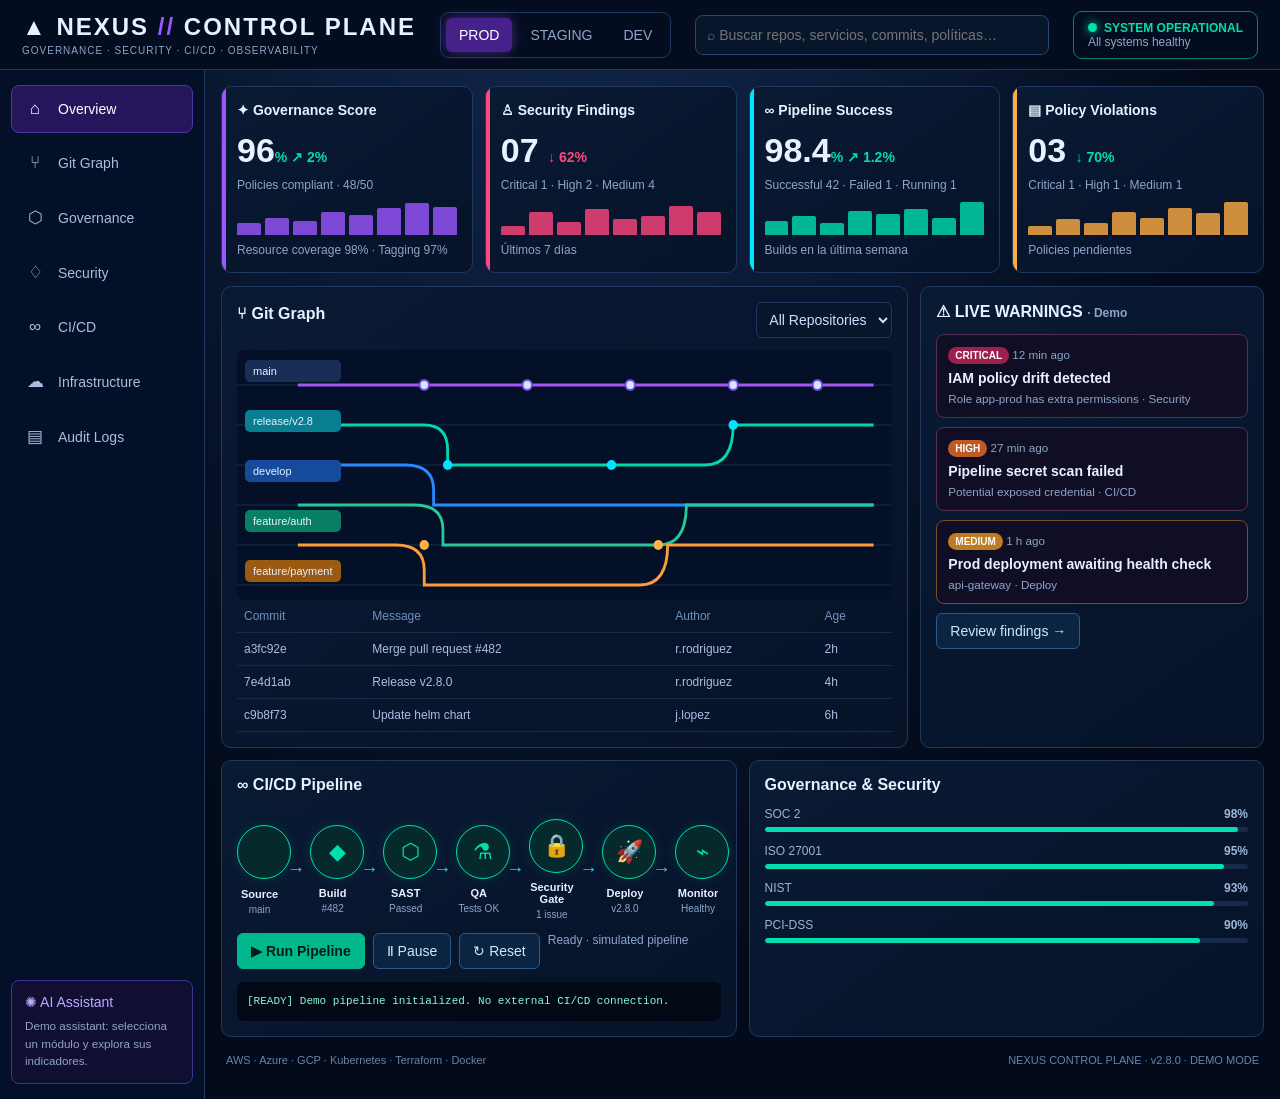
==== commit 7d1aadec: "Revise AWS infrastructure section in index.html Updated the infrastructure section in index.html to " ====
--- a/index.html
+++ b/index.html
@@ -1,4 +1,3 @@
-```html
 <!DOCTYPE html>
 <html lang="es">
 <head>
@@ -171,116 +170,17 @@
 <section class="page" id="cicd"><div class="box"><h2>∞ CI/CD Command Center</h2><p class="muted">Pipeline interactivo local: no ejecuta builds ni despliegues reales.</p><div class="pipeline" id="pipeline2"></div><div class="actions"><button class="btn primary" onclick="runPipeline()">▶ Run Pipeline</button><button class="btn" onclick="pausePipeline()">Ⅱ Pause</button><button class="btn" onclick="resetPipeline()">↻ Reset</button></div><div class="log" id="pipelineLog2">[READY] Waiting for simulated run.</div></div></section>
 
 <!-- INFRA -->
-<section class="page" id="infrastructure">
-  <div class="box">
-    <div class="boxhead">
-      <h2>☁ AWS Production Architecture</h2>
-      <span class="pill">SIMULATION</span>
-    </div>
-
-    <p class="muted">
-      Selecciona cualquier servicio. Ejecuta el flujo para animar la petición
-      desde el navegador hasta la base de datos y de vuelta.
-    </p>
-
-    <div class="aws-controls">
-      <button class="btn primary" onclick="awsRun()">▶ Run request</button>
-      <button class="btn" onclick="awsPause()">Ⅱ Pause</button>
-      <button class="btn" onclick="awsReset()">↻ Reset</button>
-      <button class="btn" onclick="awsCacheHit()">⚡ Cache Hit</button>
-      <button class="btn" onclick="awsCacheMiss()">↘ Cache Miss</button>
-    </div>
-
-    <div class="aws-diagram" id="awsDiagram">
-
-      <!-- Request flow -->
-      <div class="aws-lane">
-        <div class="aws-node" data-aws="user" onclick="awsSelect('user')">
-          <span>👤</span><b>User</b><small>HTTPS request</small>
-        </div>
-        <div class="aws-link"><i></i></div>
-        <div class="aws-node" data-aws="route53" onclick="awsSelect('route53')">
-          <span>🌐</span><b>Route 53</b><small>DNS</small>
-        </div>
-        <div class="aws-link"><i></i></div>
-        <div class="aws-node" data-aws="cloudfront" onclick="awsSelect('cloudfront')">
-          <span>☁️</span><b>CloudFront</b><small>CDN / Edge cache</small>
-        </div>
-        <div class="aws-link"><i></i></div>
-        <div class="aws-node" data-aws="waf" onclick="awsSelect('waf')">
-          <span>🛡️</span><b>AWS WAF</b><small>Web ACL</small>
-        </div>
-      </div>
-
-      <div class="aws-downlink"><i></i><span>HTTPS traffic</span></div>
-
-      <!-- VPC -->
-      <div class="aws-vpc">
-        <div class="aws-vpc-title">
-          <b>VPC · 10.0.0.0/16</b>
-          <small>Private application and database tiers · Multi-AZ</small>
-        </div>
-
-        <div class="aws-lane">
-          <div class="aws-node" data-aws="alb" onclick="awsSelect('alb')">
-            <span>⚖️</span><b>Application Load Balancer</b><small>Target routing</small>
-          </div>
-          <div class="aws-link"><i></i></div>
-          <div class="aws-node" data-aws="fargate" onclick="awsSelect('fargate')">
-            <span>📦</span><b>ECS Fargate</b><small>Application containers</small>
-          </div>
-          <div class="aws-link"><i></i></div>
-          <div class="aws-node" data-aws="redis" onclick="awsSelect('redis')">
-            <span>🧊</span><b>ElastiCache Redis</b><small>Optional cache</small>
-          </div>
-          <div class="aws-link"><i></i></div>
-          <div class="aws-node" data-aws="rds" onclick="awsSelect('rds')">
-            <span>🗄️</span><b>RDS / Aurora</b><small>Private database</small>
-          </div>
-        </div>
-
-        <div class="aws-azs">
-          <div class="aws-az">
-            <b>Availability Zone A</b>
-            <div class="aws-subnet">
-              <button onclick="awsSelect('alb')">Public subnet · ALB</button>
-              <button onclick="awsSelect('fargate')">Private subnet · ECS tasks</button>
-              <button onclick="awsSelect('rds')">Private subnet · RDS primary</button>
-            </div>
-          </div>
-          <div class="aws-az">
-            <b>Availability Zone B</b>
-            <div class="aws-subnet">
-              <button onclick="awsSelect('alb')">Public subnet · ALB</button>
-              <button onclick="awsSelect('fargate')">Private subnet · ECS tasks</button>
-              <button onclick="awsSelect('rds')">Private subnet · RDS standby</button>
-            </div>
-          </div>
-        </div>
-
-        <div class="aws-security">
-          🔐 Security Groups: ALB → ECS → Database · RDS has no public access
-        </div>
-      </div>
-
-      <div class="aws-return">
-        <i></i><span>Response: RDS → ECS → ALB → CloudFront → User</span>
-      </div>
-    </div>
-
-    <div class="aws-detail-box">
-      <h3 id="awsDetailTitle">Component details</h3>
-      <p id="awsDetailText">
-        Toca un componente del diagrama para consultar su función.
-      </p>
-      <div class="aws-detail-meta" id="awsDetailMeta"></div>
-    </div>
-
-    <div class="log" id="awsLog">
-      [READY] AWS architecture simulation loaded.
-    </div>
-  </div>
-</section>
+<section class="page" id="infrastructure"><div class="box"><h2>☁ Infrastructure / AWS Production</h2><p class="muted">Arquitectura de referencia interactiva. No es una cuenta AWS conectada.</p><div class="aws-flow">
+<div class="aws-node" onclick="awsDetail(this,'Route 53','DNS: resuelve el dominio y dirige al endpoint CDN.')">🌐<b>Route 53</b><small>DNS</small></div>
+<div class="aws-node" onclick="awsDetail(this,'CloudFront','CDN: Cache Hit entrega desde Edge; Cache Miss reenvía al origen.')">☁️<b>CloudFront</b><small>CDN / Cache</small></div>
+<div class="aws-node" onclick="awsDetail(this,'AWS WAF','Evalúa reglas de protección web antes de permitir el tráfico.')">🛡️<b>AWS WAF</b><small>Web ACL</small></div>
+<div class="aws-node" onclick="awsDetail(this,'Application Load Balancer','Distribuye solicitudes entre destinos saludables en varias zonas.')">⚖️<b>ALB</b><small>HTTPS</small></div>
+<div class="aws-node" onclick="awsDetail(this,'ECS Fargate','Ejecuta contenedores de la aplicación en subredes privadas.')">📦<b>ECS Fargate</b><small>Application</small></div>
+<div class="aws-node" onclick="awsDetail(this,'ElastiCache Redis','Caché opcional para acelerar lecturas y guardar datos temporales.')">🧊<b>Redis</b><small>Cache</small></div>
+<div class="aws-node" onclick="awsDetail(this,'RDS / Aurora','Base de datos relacional privada con opción Multi-AZ.')">🗄️<b>RDS / Aurora</b><small>Multi-AZ</small></div>
+<div class="aws-node" onclick="awsDetail(this,'CloudWatch','Logs, métricas, alarmas y visibilidad operacional.')">📊<b>CloudWatch</b><small>Monitoring</small></div>
+</div><div class="actions"><button class="btn primary" onclick="awsSim()">▶ Simular request</button><button class="btn" onclick="awsCache(true)">⚡ Cache Hit</button><button class="btn" onclick="awsCache(false)">↘ Cache Miss</button></div><div class="detail" id="awsDetail">Selecciona un servicio para inspeccionar su función.</div><div class="log" id="awsLog">[INFO] Arquitectura de demostración cargada.</div></div></section>
+
 <!-- AUDIT -->
 <section class="page" id="audit"><div class="box"><h2>▤ Audit Logs</h2><p class="muted">Registro local de eventos ficticios. Usa el buscador superior para filtrar texto.</p><div id="auditRows"><div class="auditrow"><span>Pipeline #482 · Build succeeded</span><span class="muted">2m ago</span></div><div class="auditrow"><span>Policy check · resource tags evaluated</span><span class="muted">18m ago</span></div><div class="auditrow"><span>Security scan · 1 critical finding</span><span class="muted">27m ago</span></div><div class="auditrow"><span>Deployment · staging v2.8.0</span><span class="muted">1h ago</span></div><div class="auditrow"><span>IAM review · role app-prod</span><span class="muted">2h ago</span></div></div></div></section>
 
@@ -331,30 +231,58 @@
     const el=document.getElementById(id);if(el){el.innerHTML+="<br>["+new Date().toLocaleTimeString()+"] "+msg;el.scrollTop=el.scrollHeight;}
   });
 }
-function runPipeline(){
-  clearInterval(pipeTimer);pipeStep=0;pipePaused=false;
-  ["pipelineLog","pipelineLog2"].forEach(id=>{const el=document.getElementById(id);if(el)el.textContent="[RUN] Starting simulated pipeline…";});
-  document.getElementById("pipelineStatus").textContent="Running…";
-  pipeTimer=setInterval(()=>{
-    if(pipePaused)return;
-    if(pipeStep>0)stages.forEach((s,i)=>["pipeline","pipeline2"].forEach(id=>{
-      const b=document.getElementById(id+"-stage-"+(i));
-      if(b)b.classList.toggle("done",i<pipeStep);
-    }));
-    if(pipeStep<stages.length){
-      ["pipeline","pipeline2"].forEach(id=>{
-        const b=document.getElementById(id+"-stage-"+pipeStep);
-        if(b)b.classList.add("running");
+function runPipeline() {
+  clearInterval(pipeTimer);
+  pipeStep = 0;
+  pipePaused = false;
+
+  ["pipelineLog", "pipelineLog2"].forEach(id => {
+    const el = document.getElementById(id);
+    if (el) el.textContent = "[RUN] Starting simulated pipeline…";
+  });
+
+  document.getElementById("pipelineStatus").textContent = "Running…";
+
+  // Activar movimiento gráfico en ambas vistas del pipeline
+  ["pipeline", "pipeline2"].forEach(id => {
+    const el = document.getElementById(id);
+    if (el) el.classList.add("flowing");
+  });
+
+  pipeTimer = setInterval(() => {
+    if (pipePaused) return;
+
+    // Marcar etapas completadas
+    stages.forEach((stage, i) => {
+      ["pipeline", "pipeline2"].forEach(id => {
+        const node = document.getElementById(id + "-stage-" + i);
+        if (!node) return;
+
+        node.classList.toggle("done", i < pipeStep);
+        node.classList.toggle("running", i === pipeStep);
       });
-      logPipe("Executing stage: "+stages[pipeStep][1]);
+    });
+
+    if (pipeStep < stages.length) {
+      logPipe("Graph flow → " + stages[pipeStep][1]);
       pipeStep++;
-    }else{
+    } else {
       clearInterval(pipeTimer);
-      ["pipeline","pipeline2"].forEach(id=>document.querySelectorAll("#"+id+" .stagebutton").forEach(b=>b.classList.remove("running")));
-      document.getElementById("pipelineStatus").textContent="Completed · simulated";
-      logPipe("Pipeline completed. No real deployment performed.");
+
+      ["pipeline", "pipeline2"].forEach(id => {
+        const el = document.getElementById(id);
+        if (el) el.classList.remove("flowing");
+
+        document.querySelectorAll("#" + id + " .stagebutton")
+          .forEach(node => node.classList.remove("running"));
+      });
+
+      document.getElementById("pipelineStatus").textContent =
+        "Completed · simulated";
+
+      logPipe("✓ Graph flow completed — simulated, no real deployment.");
     }
-  },850);
+  }, 900);
 }
 function pausePipeline(){pipePaused=!pipePaused;document.getElementById("pipelineStatus").textContent=pipePaused?"Paused":"Running…";logPipe(pipePaused?"Pipeline paused.":"Pipeline resumed.");}
 function resetPipeline(){
@@ -378,21 +306,7 @@
   let i=0;awsLog("[REQUEST] GET /api/demo");
   const t=setInterval(()=>{if(i<steps.length)awsLog("→ "+steps[i++]);else{clearInterval(t);awsLog("[200 OK] Simulated response returned.");}},500);
 }
-<script>
-  // Aquí está todo el JavaScript que ya tenía tu página:
-  // navegación, pipeline, funciones y demás...
-
-  drawPipeline();
-
-  // AQUÍ PEGAS el código nuevo del diagrama AWS:
-  // awsComponents
-  // awsSelect()
-  // awsRun()
-  // awsPause()
-  // awsReset()
-  // awsCacheHit()
-  // awsCacheMiss()
+drawPipeline();
 </script>
 </body>
 </html>
-```
